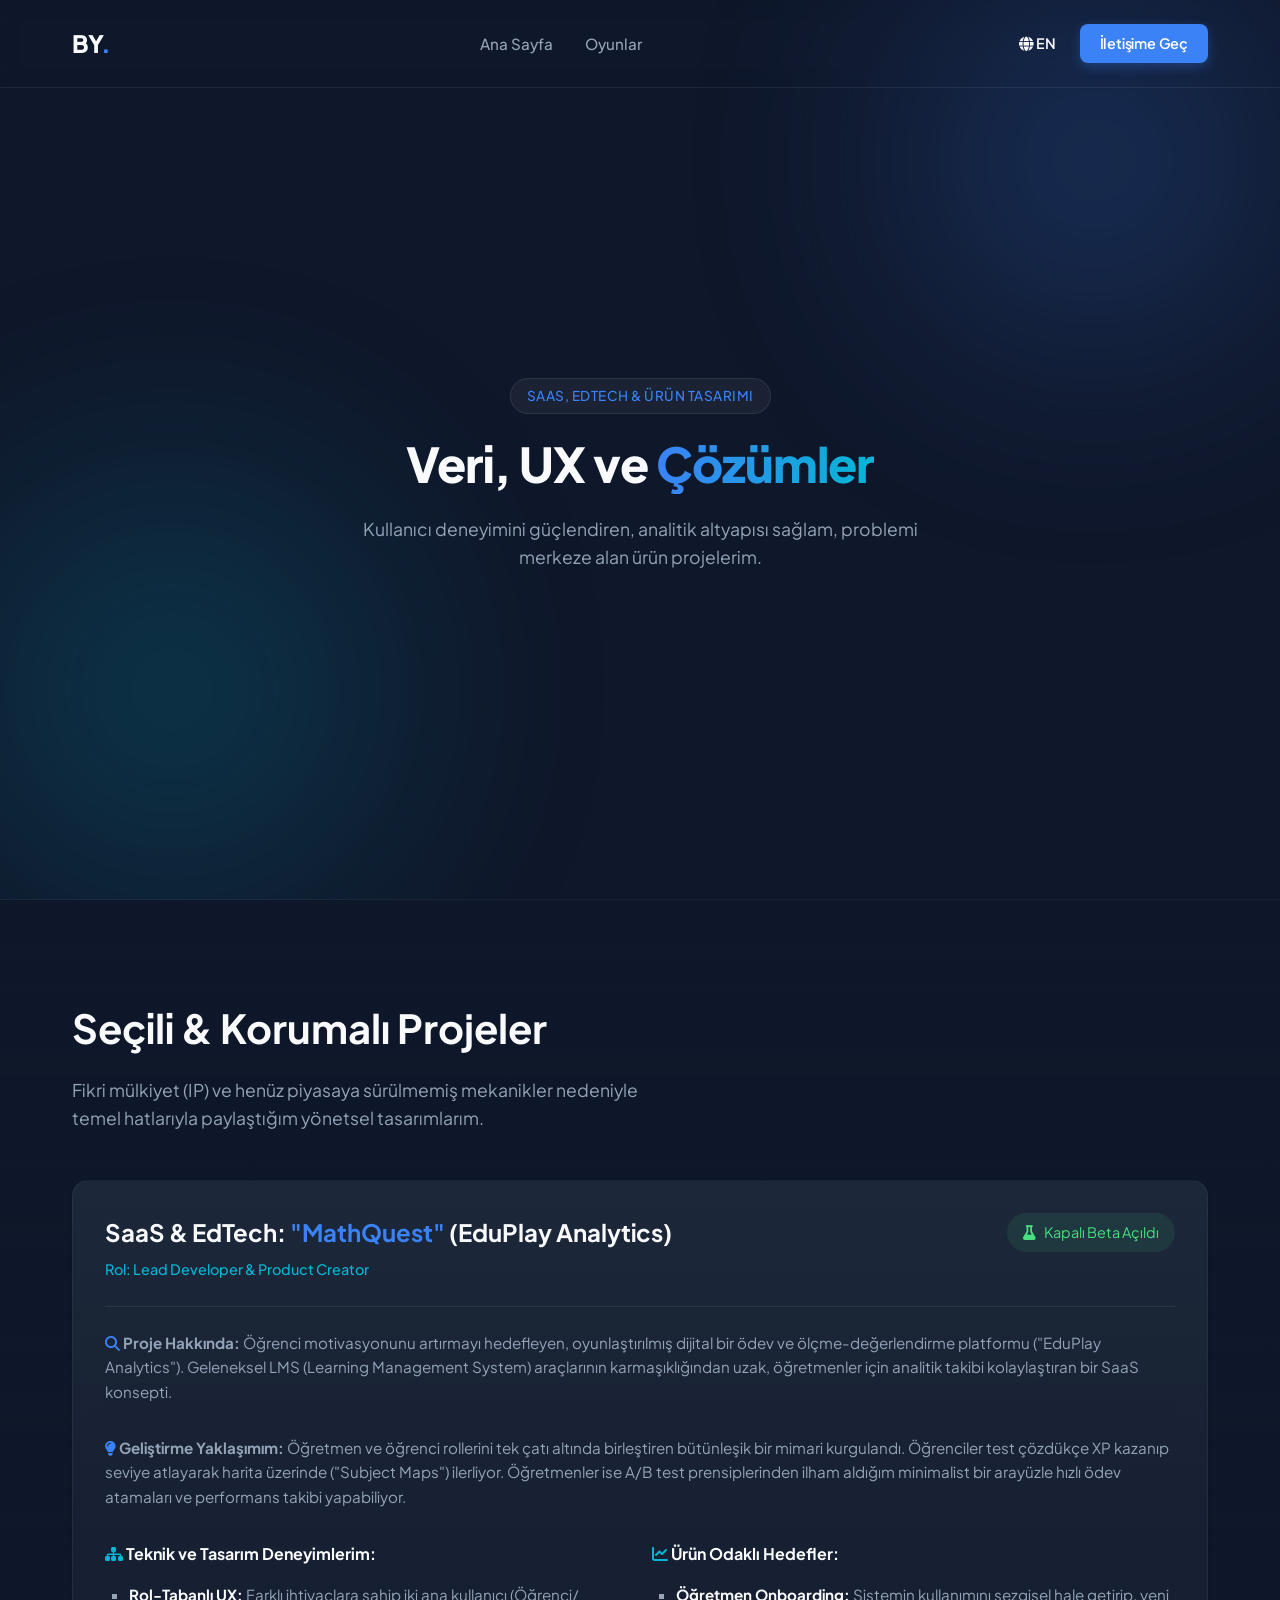
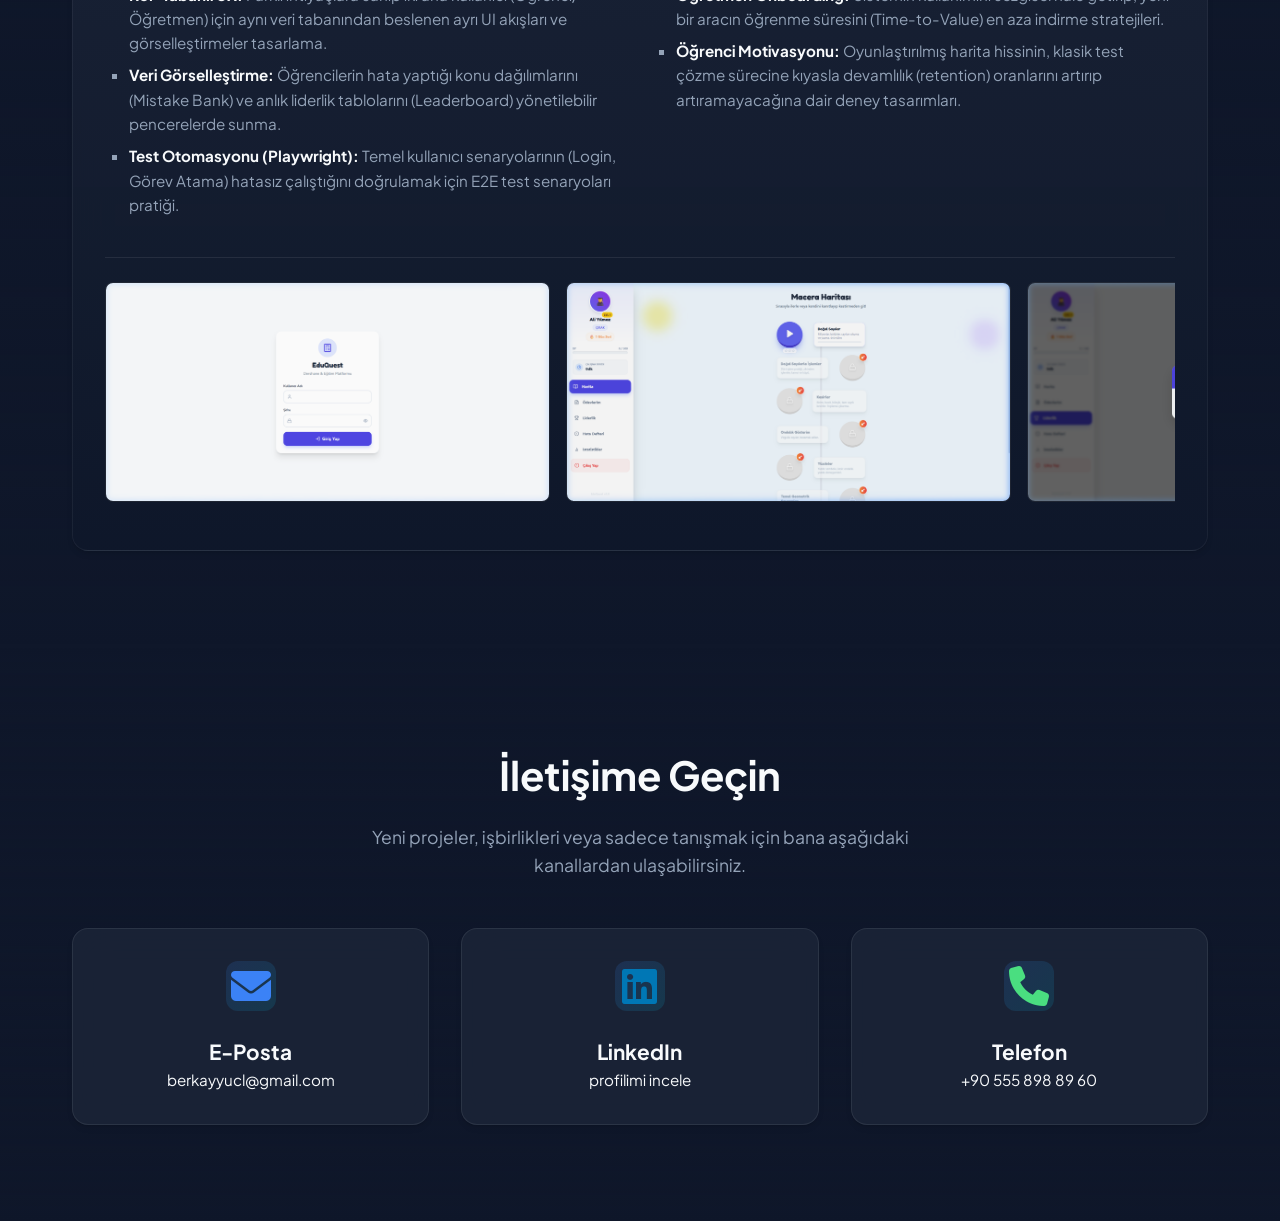
==== apps.html @ 05e03cc8 "Portfolyo klasörü eklendi" ====
<!DOCTYPE html>
<html lang="tr">

<head>
    <meta charset="UTF-8">
    <meta name="viewport" content="width=device-width, initial-scale=1.0">
    <title>Portfolyo | Product Manager & Game Designer</title>
    <link rel="preconnect" href="https://fonts.googleapis.com">
    <link rel="preconnect" href="https://fonts.gstatic.com" crossorigin>
    <link
        href="https://fonts.googleapis.com/css2?family=Outfit:wght@300;400;500;700;900&family=Inter:wght@400;500;600&display=swap"
        rel="stylesheet">
    <link rel="stylesheet" href="styles.css">
    <link rel="stylesheet" href="apps-theme.css">
    <!-- FontAwesome for Icons -->
    <link rel="stylesheet" href="https://cdnjs.cloudflare.com/ajax/libs/font-awesome/6.4.0/css/all.min.css">
</head>

<body>

    <div class="background-effects">
        <div class="glow glow-1"></div>
        <div class="glow glow-2"></div>
    </div>

    <nav class="navbar">
        <div class="nav-container">
            <div class="logo">
                <span class="logo-text">BY<span class="highlight">.</span></span>
            </div>
            <ul class="nav-links">
                <li><a href="index.html" data-i18n="apps_nav_home">Ana Sayfa</a></li>
                <li><a href="games.html" data-i18n="apps_nav_games">Oyunlar</a></li>
            </ul>
            <div style="display: flex; gap: 1rem; align-items: center;">
                <a href="#" id="lang-toggle"
                    style="color: var(--text-primary); text-decoration: none; font-weight: 600; font-size: 0.9rem; padding: 0.5rem; transition: color 0.3s;"><i
                        class="fa-solid fa-globe"></i> EN</a>
                <a href="#iletisim-bolumu" class="btn btn-primary btn-small" data-i18n="nav_contact">İletişime Geç</a>
            </div>
        </div>
    </nav>

    <header class="hero"
        style="padding: 100px 0 50px 0; text-align: center; border-bottom: 1px solid rgba(255,255,255,0.05);">
        <div class="container hero-content" style="max-width: 800px; margin: 0 auto; padding-top: 2rem;">
            <div class="badge" style="margin: 0 auto 1.5rem auto;" data-i18n="apps_hero_badge">SaaS, EdTech & Ürün
                Tasarımı</div>
            <h1 class="hero-title" style="font-size: 3rem;" data-i18n="apps_hero_title_1">Veri, UX ve <span
                    class="highlight-gradient">Çözümler</span>
            </h1>
            <p class="hero-subtitle" style="font-size: 1.1rem; max-width: 600px; margin: 0 auto 2rem auto;"
                data-i18n="apps_hero_subtitle">Kullanıcı
                deneyimini güçlendiren, analitik altyapısı sağlam, problemi merkeze alan ürün projelerim.</p>
        </div>
    </header>
    <section id="gizli-projeler" class="section dark-section">
        <div class="container">
            <h2 class="section-title" data-i18n="apps_section_title">Seçili & Korumalı Projeler</h2>
            <p class="section-desc" data-i18n="apps_section_desc">Fikri mülkiyet (IP) ve henüz piyasaya sürülmemiş
                mekanikler nedeniyle temel
                hatlarıyla paylaştığım yönetsel tasarımlarım.</p>

            <div class="glass-card protected-card">
                <div class="protected-header">
                    <div class="project-info">
                        <h3>SaaS & EdTech: <span class="highlight">"MathQuest"</span> (EduPlay Analytics)</h3>
                        <span class="role" data-i18n="mq_role">Rol: Lead Developer & Product Creator</span>
                    </div>
                    <div class="lock-icon"
                        style="color: #4ade80; border-color: rgba(74, 222, 128, 0.2); background: rgba(74, 222, 128, 0.1);">
                        <i class="fa-solid fa-flask"></i>
                        <span data-i18n="mq_badge">Kapalı Beta Açıldı</span>
                    </div>
                </div>
                <div class="protected-body">
                    <p><strong data-i18n="mq_summary_title"><i class="fa-solid fa-magnifying-glass"
                                style="color:var(--accent-primary);"></i> Proje
                            Hakkında:</strong><span data-i18n="mq_summary"> Öğrenci motivasyonunu artırmayı hedefleyen,
                            oyunlaştırılmış dijital bir
                            ödev ve ölçme-değerlendirme platformu ("EduPlay Analytics"). Geleneksel LMS (Learning
                            Management System) araçlarının karmaşıklığından uzak, öğretmenler için analitik takibi
                            kolaylaştıran
                            bir SaaS konsepti.</span></p>

                    <p class="mt-4"><strong data-i18n="mq_dev_title"><i class="fa-solid fa-lightbulb"
                                style="color:var(--accent-primary);"></i>
                            Geliştirme Yaklaşımım:</strong><span data-i18n="mq_dev"> Öğretmen ve öğrenci rollerini tek
                            çatı altında birleştiren
                            bütünleşik bir mimari kurgulandı. Öğrenciler test çözdükçe XP kazanıp seviye atlayarak
                            harita
                            üzerinde ("Subject Maps") ilerliyor. Öğretmenler ise A/B test prensiplerinden
                            ilham aldığım minimalist bir arayüzle hızlı ödev atamaları ve performans takibi
                            yapabiliyor.</span></p>

                    <div class="grid grid-2 mt-4" style="gap: 1.5rem; align-items: start;">
                        <div>
                            <strong data-i18n="mq_tech_title"><i class="fa-solid fa-sitemap"
                                    style="color:var(--accent-secondary);"></i> Teknik ve
                                Tasarım Deneyimlerim:</strong>
                            <ul class="stats-list">
                                <li data-i18n="mq_t1"><strong>Rol-Tabanlı UX:</strong> Farklı ihtiyaçlara sahip iki ana
                                    kullanıcı
                                    (Öğrenci/Öğretmen) için aynı veri tabanından beslenen ayrı UI akışları ve
                                    görselleştirmeler tasarlama.</li>
                                <li data-i18n="mq_t2"><strong>Veri Görselleştirme:</strong> Öğrencilerin hata yaptığı
                                    konu dağılımlarını
                                    (Mistake Bank) ve anlık liderlik tablolarını (Leaderboard) yönetilebilir
                                    pencerelerde sunma.</li>
                                <li data-i18n="mq_t3"><strong>Test Otomasyonu (Playwright):</strong> Temel kullanıcı
                                    senaryolarının
                                    (Login,
                                    Görev Atama) hatasız çalıştığını doğrulamak için E2E test senaryoları pratiği.</li>
                            </ul>
                        </div>
                        <div>
                            <strong data-i18n="mq_goals_title"><i class="fa-solid fa-chart-line"
                                    style="color:var(--accent-secondary);"></i> Ürün
                                Odaklı Hedefler:</strong>
                            <ul class="stats-list">
                                <li data-i18n="mq_g1"><strong>Öğretmen Onboarding:</strong> Sistemin kullanımını
                                    sezgisel hale getirip,
                                    yeni bir aracın öğrenme süresini (Time-to-Value) en aza indirme stratejileri.</li>
                                <li data-i18n="mq_g2"><strong>Öğrenci Motivasyonu:</strong> Oyunlaştırılmış harita
                                    hissinin, klasik test
                                    çözme sürecine kıyasla devamlılık (retention) oranlarını artırıp artıramayacağına
                                    dair deney tasarımları.</li>
                            </ul>
                        </div>
                    </div>

                    <div class="project-gallery mt-4">
                        <img src="assets/login_screen_1772501841439.png" alt="EduQuest Login" class="gallery-img">
                        <img src="assets/student_adventure_map_1772502242919.png" alt="EduQuest Macera Haritası"
                            class="gallery-img">
                        <img src="assets/student_leaderboard_1772502250462.png" alt="EduQuest Liderlik Tablosu"
                            class="gallery-img">
                        <img src="assets/student_assignments_1772502246847.png" alt="EduQuest Öğrenci Paneli"
                            class="gallery-img">
                        <img src="assets/student_mistake_bank_1772502380598.png" alt="EduQuest Hata Defteri"
                            class="gallery-img">
                    </div>
                </div>
            </div>


    </section>

    <!-- Lightbox Modal -->
    <div id="lightbox" class="lightbox">
        <span class="lightbox-close">&times;</span>
        <button class="lightbox-prev"><i class="fa-solid fa-chevron-left"></i></button>
        <img class="lightbox-content" id="lightbox-img">
        <button class="lightbox-next"><i class="fa-solid fa-chevron-right"></i></button>
    </div>

    <section id="iletisim-bolumu" class="section dark-section">
        <div class="container" style="text-align: center;">
            <h2 class="section-title" data-i18n="contact_title">İletişime Geçin</h2>
            <p class="section-desc" style="margin: 0 auto; text-align: center;" data-i18n="contact_desc">Yeni projeler,
                işbirlikleri veya sadece
                tanışmak için bana aşağıdaki kanallardan
                ulaşabilirsiniz.</p>

            <div class="grid grid-3" style="margin-top: 3rem;">
                <a href="mailto:berkayyucl@gmail.com" class="glass-card"
                    style="display: flex; flex-direction: column; justify-content: center; align-items: center; text-decoration: none; color: inherit;">
                    <div class="card-icon" style="font-size: 2.5rem; color: var(--accent-primary);"><i
                            class="fa-solid fa-envelope"></i></div>
                    <h3 style="margin-top: 1rem;">E-Posta</h3>
                    <p style="color: var(--text-secondary);">berkayyucl@gmail.com</p>
                </a>
                <a href="https://www.linkedin.com/in/berkay-yücel/" target="_blank" rel="noopener noreferrer"
                    class="glass-card"
                    style="display: flex; flex-direction: column; justify-content: center; align-items: center; text-decoration: none; color: inherit;">
                    <div class="card-icon" style="font-size: 2.5rem; color: #0077b5;"><i
                            class="fa-brands fa-linkedin"></i></div>
                    <h3 style="margin-top: 1rem;">LinkedIn</h3>
                    <p style="color: var(--text-secondary);">profilimi incele</p>
                </a>
                <a href="tel:+905558988960" class="glass-card"
                    style="display: flex; flex-direction: column; justify-content: center; align-items: center; text-decoration: none; color: inherit;">
                    <div class="card-icon" style="font-size: 2.5rem; color: #4ade80;"><i class="fa-solid fa-phone"></i>
                    </div>
                    <h3 style="margin-top: 1rem;">Telefon</h3>
                    <p style="color: var(--text-secondary);">+90 555 898 89 60</p>
                </a>
            </div>
        </div>
    </section>

    <script src="lang.js"></script>
    <script src="script.js"></script>
</body>

</html>
---- styles.css ----
/* =============================
   VARIABLES & RESET
============================= */
:root {
    --bg-dark: #0a0a0f;
    --bg-card: rgba(20, 20, 30, 0.4);
    --border-glass: rgba(255, 255, 255, 0.08);
    --text-main: #f3f4f6;
    --text-muted: #9ca3af;
    --accent-primary: #38bdf8;
    --accent-secondary: #818cf8;
    --gradient-glow: linear-gradient(135deg, rgba(56, 189, 248, 0.15), rgba(129, 140, 248, 0.15));
    --font-heading: 'Outfit', sans-serif;
    --font-body: 'Inter', sans-serif;
}

* {
    margin: 0;
    padding: 0;
    box-sizing: border-box;
}

html {
    scroll-behavior: smooth;
}

body {
    background-color: var(--bg-dark);
    color: var(--text-main);
    font-family: var(--font-body);
    line-height: 1.6;
    overflow-x: hidden;
    position: relative;
}

a {
    text-decoration: none;
    color: inherit;
}

ul {
    list-style: none;
}

.container {
    max-width: 1200px;
    margin: 0 auto;
    padding: 0 2rem;
}

/* =============================
   BACKGROUND EFFECTS (Dark Premium)
============================= */
.background-effects {
    position: fixed;
    top: 0;
    left: 0;
    width: 100vw;
    height: 100vh;
    z-index: -1;
    overflow: hidden;
    pointer-events: none;
}

.glow {
    position: absolute;
    border-radius: 50%;
    filter: blur(120px);
    opacity: 0.5;
}

.glow-1 {
    top: -10%;
    right: -5%;
    width: 500px;
    height: 500px;
    background: radial-gradient(circle, #38bdf8 0%, transparent 70%);
}

.glow-2 {
    bottom: -10%;
    left: -10%;
    width: 600px;
    height: 600px;
    background: radial-gradient(circle, #818cf8 0%, transparent 70%);
}

/* =============================
   NAVBAR
============================= */
.navbar {
    position: fixed;
    top: 0;
    width: 100%;
    padding: 1.5rem 0;
    z-index: 100;
    backdrop-filter: blur(10px);
    border-bottom: 1px solid var(--border-glass);
    transition: all 0.3s ease;
}

.nav-container {
    max-width: 1200px;
    margin: 0 auto;
    padding: 0 2rem;
    display: flex;
    justify-content: space-between;
    align-items: center;
}

.logo-text {
    font-family: var(--font-heading);
    font-size: 1.5rem;
    font-weight: 800;
    letter-spacing: -0.5px;
}

.highlight {
    color: var(--accent-primary);
}

.nav-links {
    display: flex;
    gap: 2rem;
}

.nav-links a {
    font-size: 0.95rem;
    font-weight: 500;
    color: var(--text-muted);
    transition: color 0.3s ease;
}

.nav-links a:hover {
    color: var(--text-main);
}

/* =============================
   BUTTONS
============================= */
.btn {
    display: inline-flex;
    align-items: center;
    gap: 0.5rem;
    padding: 0.75rem 1.5rem;
    border-radius: 8px;
    font-weight: 600;
    font-family: var(--font-body);
    cursor: pointer;
    transition: all 0.3s ease;
    border: none;
}

.btn-small {
    padding: 0.5rem 1.25rem;
    font-size: 0.9rem;
}

.btn-primary {
    background: linear-gradient(135deg, var(--accent-primary), var(--accent-secondary));
    color: #fff;
    box-shadow: 0 4px 15px rgba(56, 189, 248, 0.3);
}

.btn-primary:hover {
    box-shadow: 0 6px 20px rgba(56, 189, 248, 0.5);
    transform: translateY(-2px);
}

.btn-secondary {
    background: rgba(255, 255, 255, 0.05);
    color: var(--text-main);
    border: 1px solid var(--border-glass);
    backdrop-filter: blur(5px);
}

.btn-secondary:hover {
    background: rgba(255, 255, 255, 0.1);
}

.btn-outline {
    background: transparent;
    color: var(--accent-primary);
    border: 1px solid var(--accent-primary);
}

.btn-outline:hover {
    background: rgba(56, 189, 248, 0.1);
}

/* =============================
   HERO SECTION
============================= */
.hero {
    min-height: 100vh;
    display: flex;
    align-items: center;
    padding-top: 80px;
}

.hero-content {
    max-width: 800px;
}

.badge {
    display: inline-block;
    padding: 0.4rem 1rem;
    background: rgba(255, 255, 255, 0.05);
    border: 1px solid var(--border-glass);
    border-radius: 20px;
    font-size: 0.85rem;
    font-weight: 500;
    color: var(--accent-primary);
    margin-bottom: 1.5rem;
    letter-spacing: 0.5px;
    text-transform: uppercase;
}

.hero-title {
    font-family: var(--font-heading);
    font-size: 4.5rem;
    font-weight: 900;
    line-height: 1.1;
    margin-bottom: 1.5rem;
    letter-spacing: -1px;
}

.highlight-gradient {
    background: linear-gradient(to right, var(--accent-primary), var(--accent-secondary));
    -webkit-background-clip: text;
    background-clip: text;
    -webkit-text-fill-color: transparent;
}

.hero-subtitle {
    font-size: 1.25rem;
    color: var(--text-muted);
    margin-bottom: 2.5rem;
    max-width: 650px;
}

.hero-actions {
    display: flex;
    gap: 1rem;
}

/* =============================
   SHARED SECTION STYLES
============================= */
.section {
    padding: 6rem 0;
}

.section-title {
    font-family: var(--font-heading);
    font-size: 2.5rem;
    margin-bottom: 1rem;
    font-weight: 700;
}

.section-desc {
    color: var(--text-muted);
    font-size: 1.1rem;
    max-width: 600px;
    margin-bottom: 3rem;
}

.grid {
    display: grid;
    gap: 2rem;
}

.grid-3 {
    grid-template-columns: repeat(3, 1fr);
}

.grid-2 {
    grid-template-columns: repeat(2, 1fr);
}

.mt-4 {
    margin-top: 2rem;
}

/* =============================
   GLASS CARDS (Methodology)
============================= */
.glass-card {
    background: var(--bg-card);
    backdrop-filter: blur(12px);
    border: 1px solid var(--border-glass);
    border-radius: 16px;
    padding: 2rem;
    transition: transform 0.3s ease, border-color 0.3s ease;
}

.glass-card:hover {
    transform: translateY(-5px);
    border-color: rgba(255, 255, 255, 0.15);
}

.flex-col {
    display: flex;
    flex-direction: column;
    gap: 1rem;
}

.card-icon {
    width: 50px;
    height: 50px;
    border-radius: 12px;
    background: var(--gradient-glow);
    display: flex;
    align-items: center;
    justify-content: center;
    font-size: 1.5rem;
    color: var(--accent-primary);
    margin-bottom: 0.5rem;
}

.glass-card h3 {
    font-family: var(--font-heading);
    font-size: 1.3rem;
}

.glass-card p {
    color: var(--text-muted);
    font-size: 0.95rem;
}

/* =============================
   CASE STUDIES
============================= */
.case-study-card {
    padding: 0;
    overflow: hidden;
    display: flex;
    flex-direction: column;
}

.card-image {
    height: 200px;
    width: 100%;
    position: relative;
    background-size: cover;
    background-position: center;
}

/* Subtle abstract backgrounds for cards since we are not using real images right now */
.bg-game {
    background: linear-gradient(135deg, #1e1b4b, #312e81);
}

.bg-saas {
    background: linear-gradient(135deg, #064e3b, #047857);
}

.tag {
    position: absolute;
    top: 1rem;
    left: 1rem;
    background: rgba(0, 0, 0, 0.6);
    backdrop-filter: blur(4px);
    padding: 0.4rem 0.8rem;
    border-radius: 6px;
    font-size: 0.8rem;
    font-weight: 600;
    border: 1px solid rgba(255, 255, 255, 0.1);
}

.card-content {
    padding: 2rem;
    flex: 1;
    display: flex;
    flex-direction: column;
}

.card-content h3 {
    margin-bottom: 1rem;
    font-size: 1.4rem;
    line-height: 1.3;
}

.card-content p {
    margin-bottom: 1.5rem;
    flex: 1;
}

.read-more {
    color: var(--accent-primary);
    font-weight: 600;
    display: inline-flex;
    align-items: center;
    gap: 0.5rem;
    transition: gap 0.3s ease;
}

.read-more:hover {
    gap: 0.8rem;
}

/* =============================
   PROTECTED PROJECTS (Teaser)
============================= */
.dark-section {
    position: relative;
}

.dark-section::before {
    content: '';
    position: absolute;
    top: 0;
    left: 0;
    width: 100%;
    height: 100%;
    background: linear-gradient(to bottom, transparent, rgba(15, 23, 42, 0.5), transparent);
    z-index: -1;
}

.protected-card {
    border: 1px dashed var(--border-glass);
    background: rgba(10, 10, 15, 0.6);
}

.protected-header {
    display: flex;
    justify-content: space-between;
    align-items: flex-start;
    border-bottom: 1px solid var(--border-glass);
    padding-bottom: 1.5rem;
    margin-bottom: 1.5rem;
}

.project-info h3 {
    font-size: 1.5rem;
    margin-bottom: 0.3rem;
}

.role {
    color: var(--accent-secondary);
    font-size: 0.9rem;
    font-weight: 500;
}

.lock-icon {
    display: flex;
    align-items: center;
    gap: 0.5rem;
    background: rgba(255, 255, 255, 0.05);
    padding: 0.5rem 1rem;
    border-radius: 20px;
    color: var(--text-muted);
    font-size: 0.9rem;
}

.stats-list {
    margin-top: 1rem;
    margin-left: 1.5rem;
    list-style-type: square;
}

.stats-list li {
    color: var(--text-muted);
    font-size: 0.95rem;
    margin-bottom: 0.5rem;
}

.stats-list strong {
    color: var(--text-main);
}

.protected-footer {
    margin-top: 1.5rem;
    padding-top: 1.5rem;
    border-top: 1px solid var(--border-glass);
}

/* =============================
   PROJECT GALLERY
============================= */
.project-gallery {
    display: flex;
    gap: 1rem;
    overflow-x: auto;
    padding-bottom: 1rem;
    margin-top: 2rem;
    border-top: 1px solid var(--border-glass);
    padding-top: 1.5rem;
}

.project-gallery::-webkit-scrollbar {
    height: 8px;
}

.project-gallery::-webkit-scrollbar-track {
    background: rgba(255, 255, 255, 0.05);
    border-radius: 4px;
}

.project-gallery::-webkit-scrollbar-thumb {
    background: var(--accent-primary);
    border-radius: 4px;
}

.gallery-img {
    height: 220px;
    border-radius: 8px;
    border: 1px solid var(--border-glass);
    transition: transform 0.3s ease, border-color 0.3s ease;
    cursor: pointer;
    object-fit: contain;
    background: rgba(0, 0, 0, 0.2);
}

.gallery-img:hover {
    transform: scale(1.03);
    border-color: var(--accent-primary);
}

/* =============================
   FOOTER
============================= */
footer {
    border-top: 1px solid var(--border-glass);
    padding: 3rem 0;
    margin-top: 4rem;
}

.footer-content {
    display: flex;
    justify-content: space-between;
    align-items: center;
}

.footer-left h2 {
    font-family: var(--font-heading);
    font-weight: 800;
    margin-bottom: 0.2rem;
}

.footer-left p {
    color: var(--text-muted);
    font-size: 0.9rem;
}

.footer-right a {
    font-size: 1.5rem;
    color: var(--text-muted);
    margin-left: 1rem;
    transition: color 0.3s ease;
}

.footer-right a:hover {
    color: var(--accent-primary);
}

/* =============================
   LIGHTBOX MODAL
============================= */
.lightbox {
    display: none;
    position: fixed;
    z-index: 999;
    padding-top: 50px;
    left: 0;
    top: 0;
    width: 100%;
    height: 100%;
    overflow: auto;
    background-color: rgba(0, 0, 0, 0.9);
    backdrop-filter: blur(5px);
    opacity: 0;
    transition: opacity 0.3s ease;
}

.lightbox.active {
    display: block;
    opacity: 1;
}

.lightbox-content {
    margin: auto;
    display: block;
    max-width: 90%;
    max-height: 85vh;
    border-radius: 8px;
    box-shadow: 0 10px 30px rgba(0, 0, 0, 0.5);
    animation: zoomIn 0.3s ease forwards;
}

@keyframes zoomIn {
    from {
        transform: scale(0.8);
        opacity: 0;
    }

    to {
        transform: scale(1);
        opacity: 1;
    }
}

.lightbox-close {
    position: absolute;
    top: 20px;
    right: 35px;
    color: #f1f1f1;
    font-size: 40px;
    font-weight: bold;
    transition: 0.3s;
    cursor: pointer;
}

.lightbox-close:hover,
.lightbox-close:focus {
    color: var(--accent-primary);
    text-decoration: none;
    cursor: pointer;
}

.lightbox-prev,
.lightbox-next {
    position: absolute;
    top: 50%;
    transform: translateY(-50%);
    background: rgba(255, 255, 255, 0.1);
    color: white;
    border: none;
    width: 60px;
    height: 60px;
    display: flex;
    align-items: center;
    justify-content: center;
    cursor: pointer;
    font-size: 24px;
    border-radius: 50%;
    backdrop-filter: blur(5px);
    transition: background 0.3s ease, transform 0.3s ease;
    z-index: 1000;
}

.lightbox-prev:hover,
.lightbox-next:hover {
    background: var(--accent-primary);
    transform: translateY(-50%) scale(1.1);
}

.lightbox-prev {
    left: 40px;
}

.lightbox-next {
    right: 40px;
}

/* =============================
   RESPONSIVE DESIGN
============================= */
@media (max-width: 900px) {
    .grid-3 {
        grid-template-columns: repeat(2, 1fr);
    }

    .hero-title {
        font-size: 3.5rem;
    }
}

@media (max-width: 768px) {
    .nav-links {
        display: none;
        /* simple mobile fix for demo */
    }

    .grid-3,
    .grid-2 {
        grid-template-columns: 1fr;
    }

    .hero-title {
        font-size: 2.8rem;
    }

    .protected-header {
        flex-direction: column;
        gap: 1rem;
    }
}
---- apps-theme.css ----
/* =============================
   APPS THEME (Modern SaaS / Clean Flat Design)
============================= */

@import url('https://fonts.googleapis.com/css2?family=Plus+Jakarta+Sans:wght@400;500;600;700&display=swap');

:root {
    /* Deep slate/navy blue for a very professional, modern SaaS look */
    --bg-dark: #0f172a;

    /* Clean, flat card backgrounds */
    --bg-card: rgba(30, 41, 59, 0.7);

    /* Subtle, sharp borders */
    --border-glass: rgba(255, 255, 255, 0.08);

    /* High contrast crisp text */
    --text-main: #f8fafc;
    --text-muted: #94a3b8;

    /* Trustworthy SaaS Blues and Teals */
    --accent-primary: #3b82f6;
    /* Modern Blue */
    --accent-secondary: #06b6d4;
    /* Cyan/Teal */
    --gradient-glow: linear-gradient(135deg, rgba(59, 130, 246, 0.15), rgba(6, 182, 212, 0.15));

    /* Typography: Extremely legible, modern geometric sans-serif */
    --font-heading: 'Plus Jakarta Sans', sans-serif;
    --font-body: 'Plus Jakarta Sans', sans-serif;
}

body {
    background-color: var(--bg-dark);
}

/* Tech-focused glows */
.glow-1 {
    background: radial-gradient(circle, #3b82f6 0%, transparent 70%);
    opacity: 0.4;
}

.glow-2 {
    background: radial-gradient(circle, #06b6d4 0%, transparent 70%);
    opacity: 0.3;
}

/* Restyle cards to be more "App-like" */
.glass-card {
    border-radius: 16px;
    box-shadow: 0 4px 6px -1px rgba(0, 0, 0, 0.1), 0 2px 4px -1px rgba(0, 0, 0, 0.06);
    backdrop-filter: blur(20px);
}

.glass-card:hover {
    border-color: rgba(59, 130, 246, 0.4);
    box-shadow: 0 10px 25px -5px rgba(0, 0, 0, 0.3), 0 8px 10px -6px rgba(0, 0, 0, 0.1);
}

.protected-card {
    background: linear-gradient(180deg, rgba(30, 41, 59, 0.9) 0%, rgba(15, 23, 42, 0.95) 100%);
    border: 1px solid rgba(255, 255, 255, 0.05);
}

/* Modern flat buttons */
.btn {
    border-radius: 8px;
    font-weight: 600;
    letter-spacing: -0.2px;
}

.btn-primary {
    background: var(--accent-primary);
    box-shadow: 0 4px 12px rgba(59, 130, 246, 0.3);
}

.btn-primary:hover {
    background: #2563eb;
    box-shadow: 0 6px 16px rgba(59, 130, 246, 0.4);
}

/* Crisp scrollbar */
::-webkit-scrollbar {
    width: 6px;
}

::-webkit-scrollbar-track {
    background: #0f172a;
}

::-webkit-scrollbar-thumb {
    background: #334155;
    border-radius: 10px;
}

::-webkit-scrollbar-thumb:hover {
    background: #475569;
}
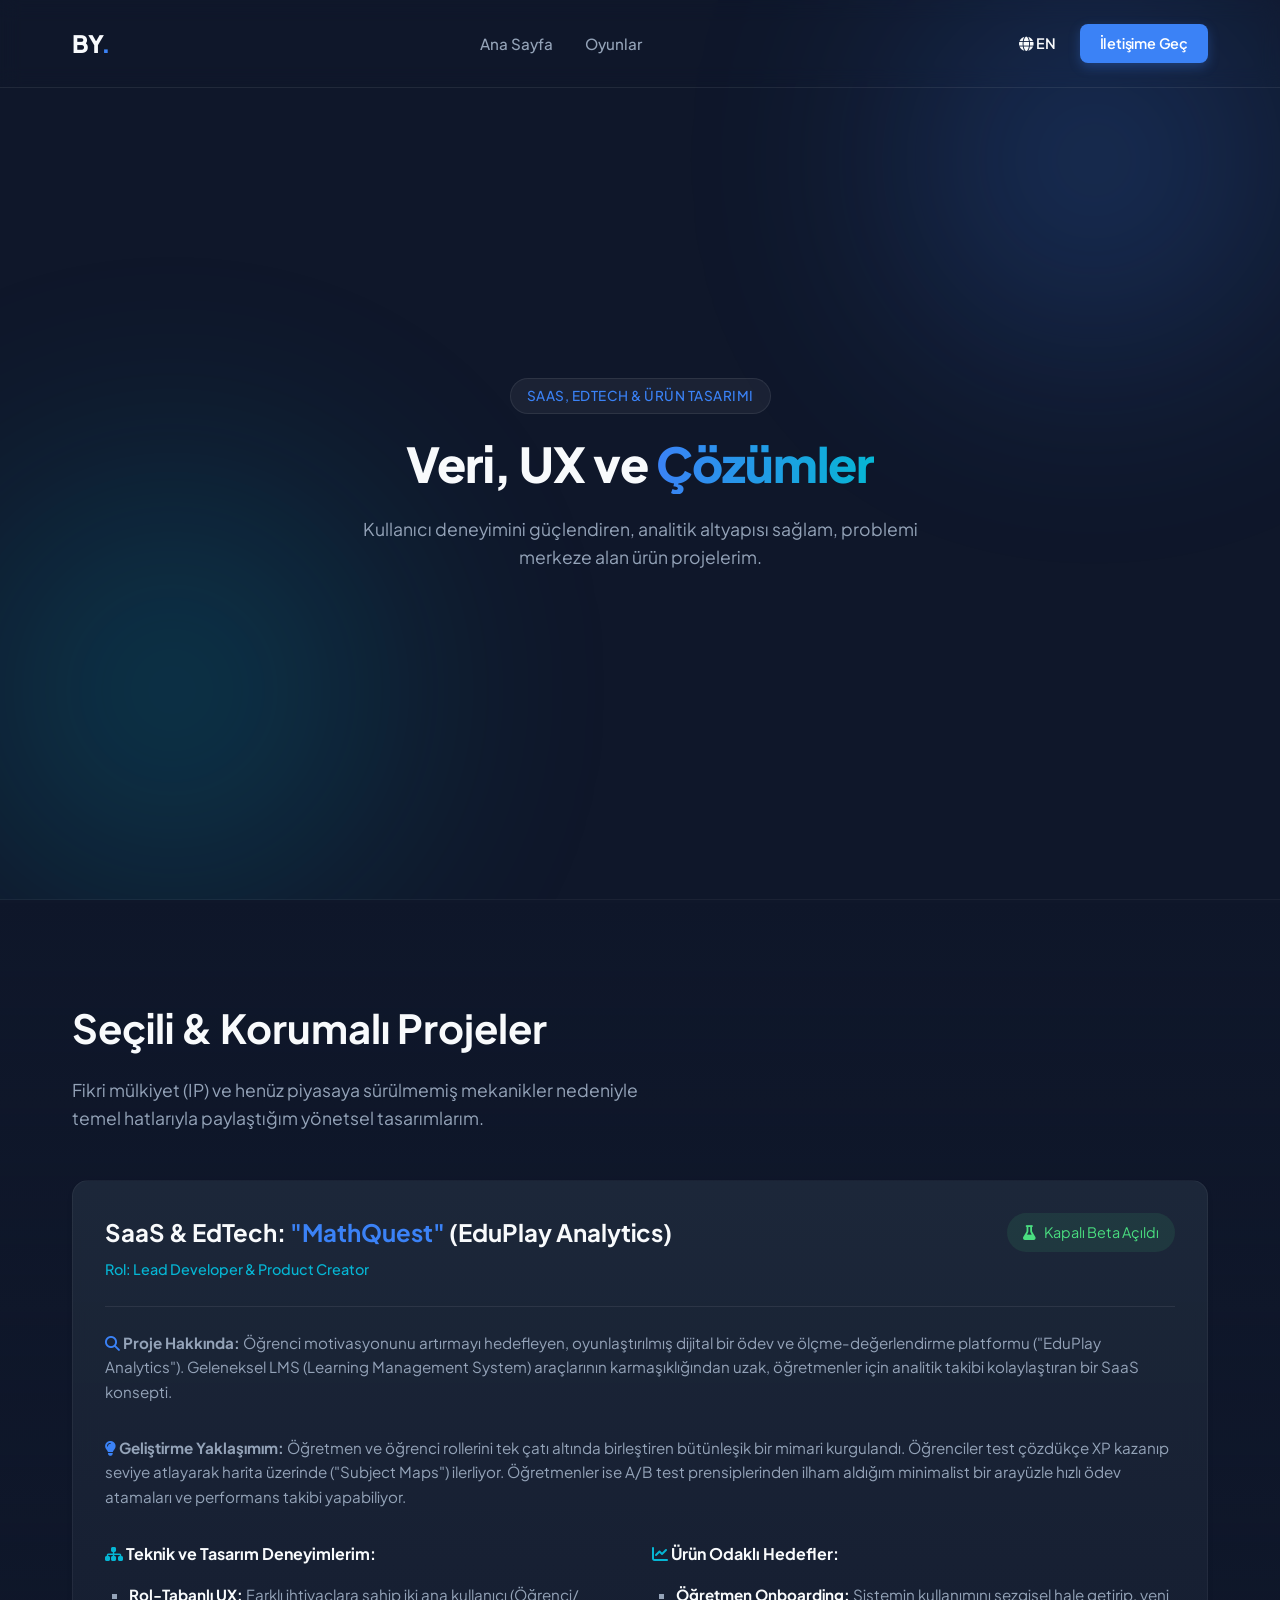
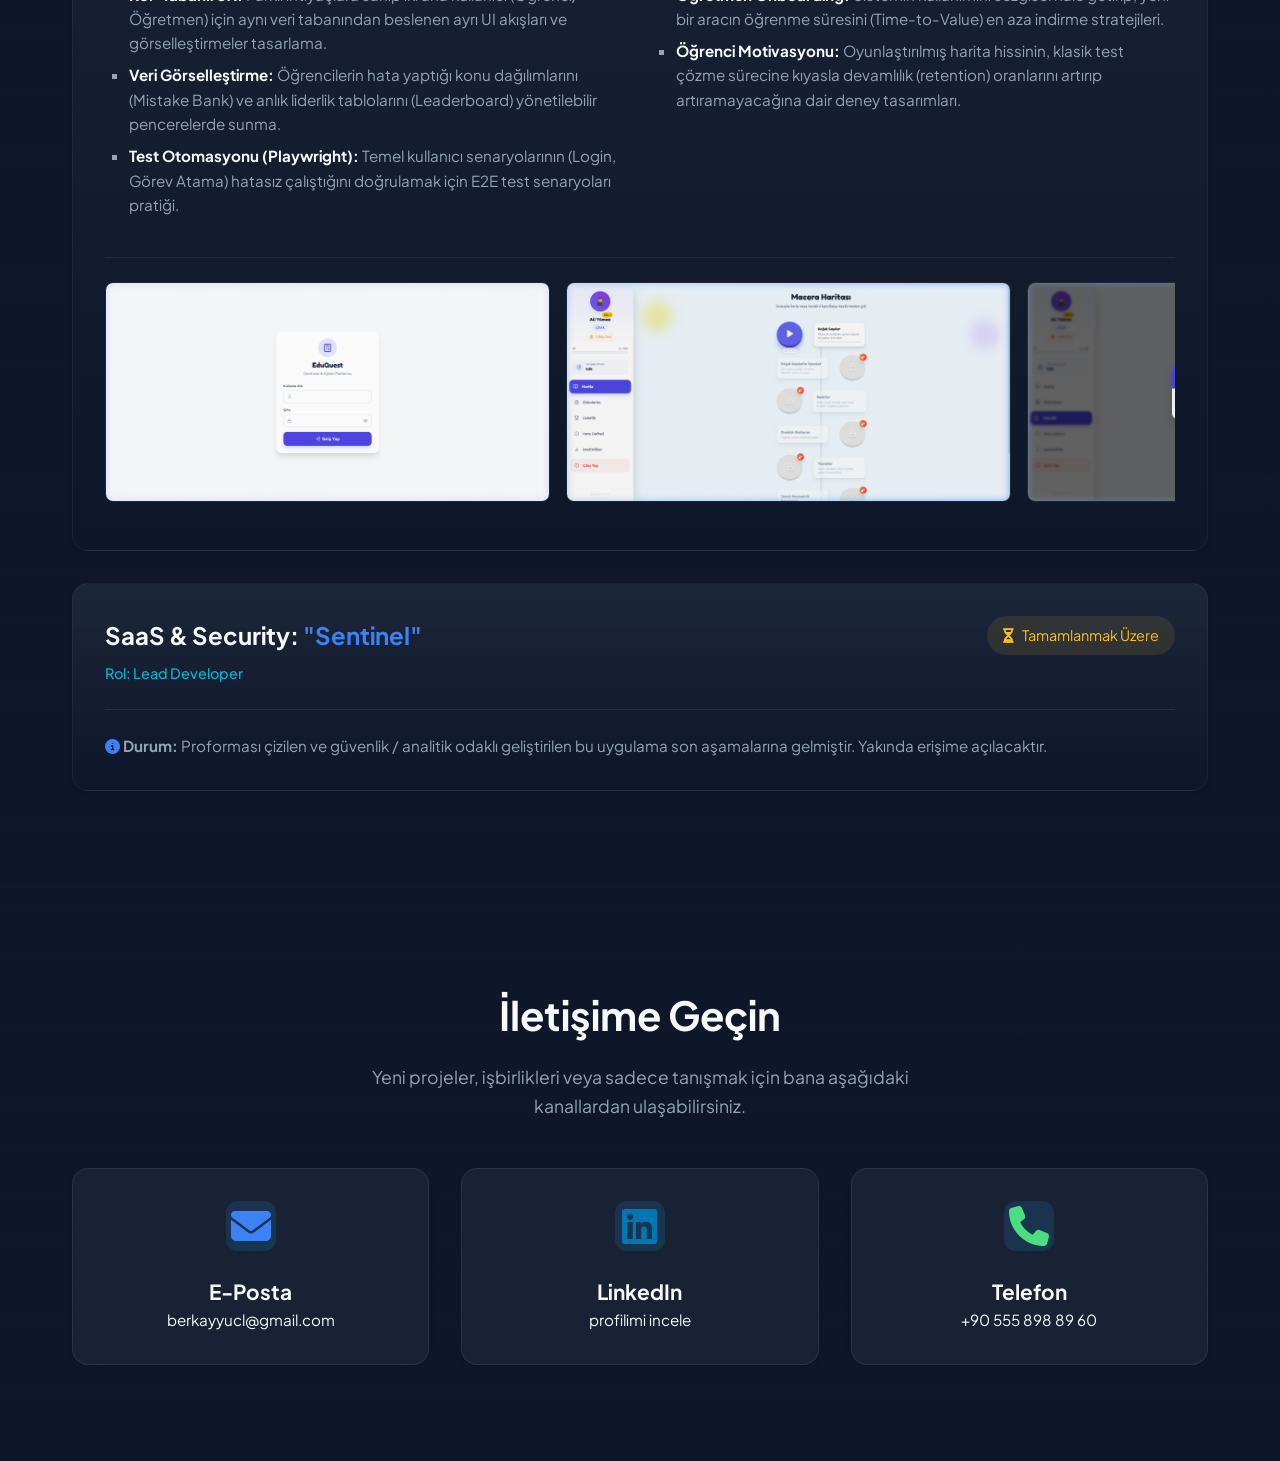
==== commit 03386467: "added sentinel project" ====
--- a/apps.html
+++ b/apps.html
@@ -143,6 +143,26 @@
                 </div>
             </div>
 
+            <div class="glass-card protected-card mt-4">
+                <div class="protected-header">
+                    <div class="project-info">
+                        <h3>SaaS & Security: <span class="highlight">"Sentinel"</span></h3>
+                        <span class="role" data-i18n="sen_role">Rol: Lead Developer</span>
+                    </div>
+                    <div class="lock-icon"
+                        style="color: #fbbf24; border-color: rgba(251, 191, 36, 0.2); background: rgba(251, 191, 36, 0.1);">
+                        <i class="fa-solid fa-hourglass-half"></i>
+                        <span data-i18n="sen_badge">Tamamlanmak Üzere</span>
+                    </div>
+                </div>
+                <div class="protected-body">
+                    <p><strong data-i18n="sen_summary_title"><i class="fa-solid fa-info-circle"
+                                style="color:var(--accent-primary);"></i> Durum:</strong><span data-i18n="sen_summary">
+                            Proforması çizilen ve güvenlik / analitik odaklı geliştirilen bu uygulama son aşamalarına
+                            gelmiştir. Yakında erişime açılacaktır.</span></p>
+                </div>
+            </div>
+
 
     </section>
 
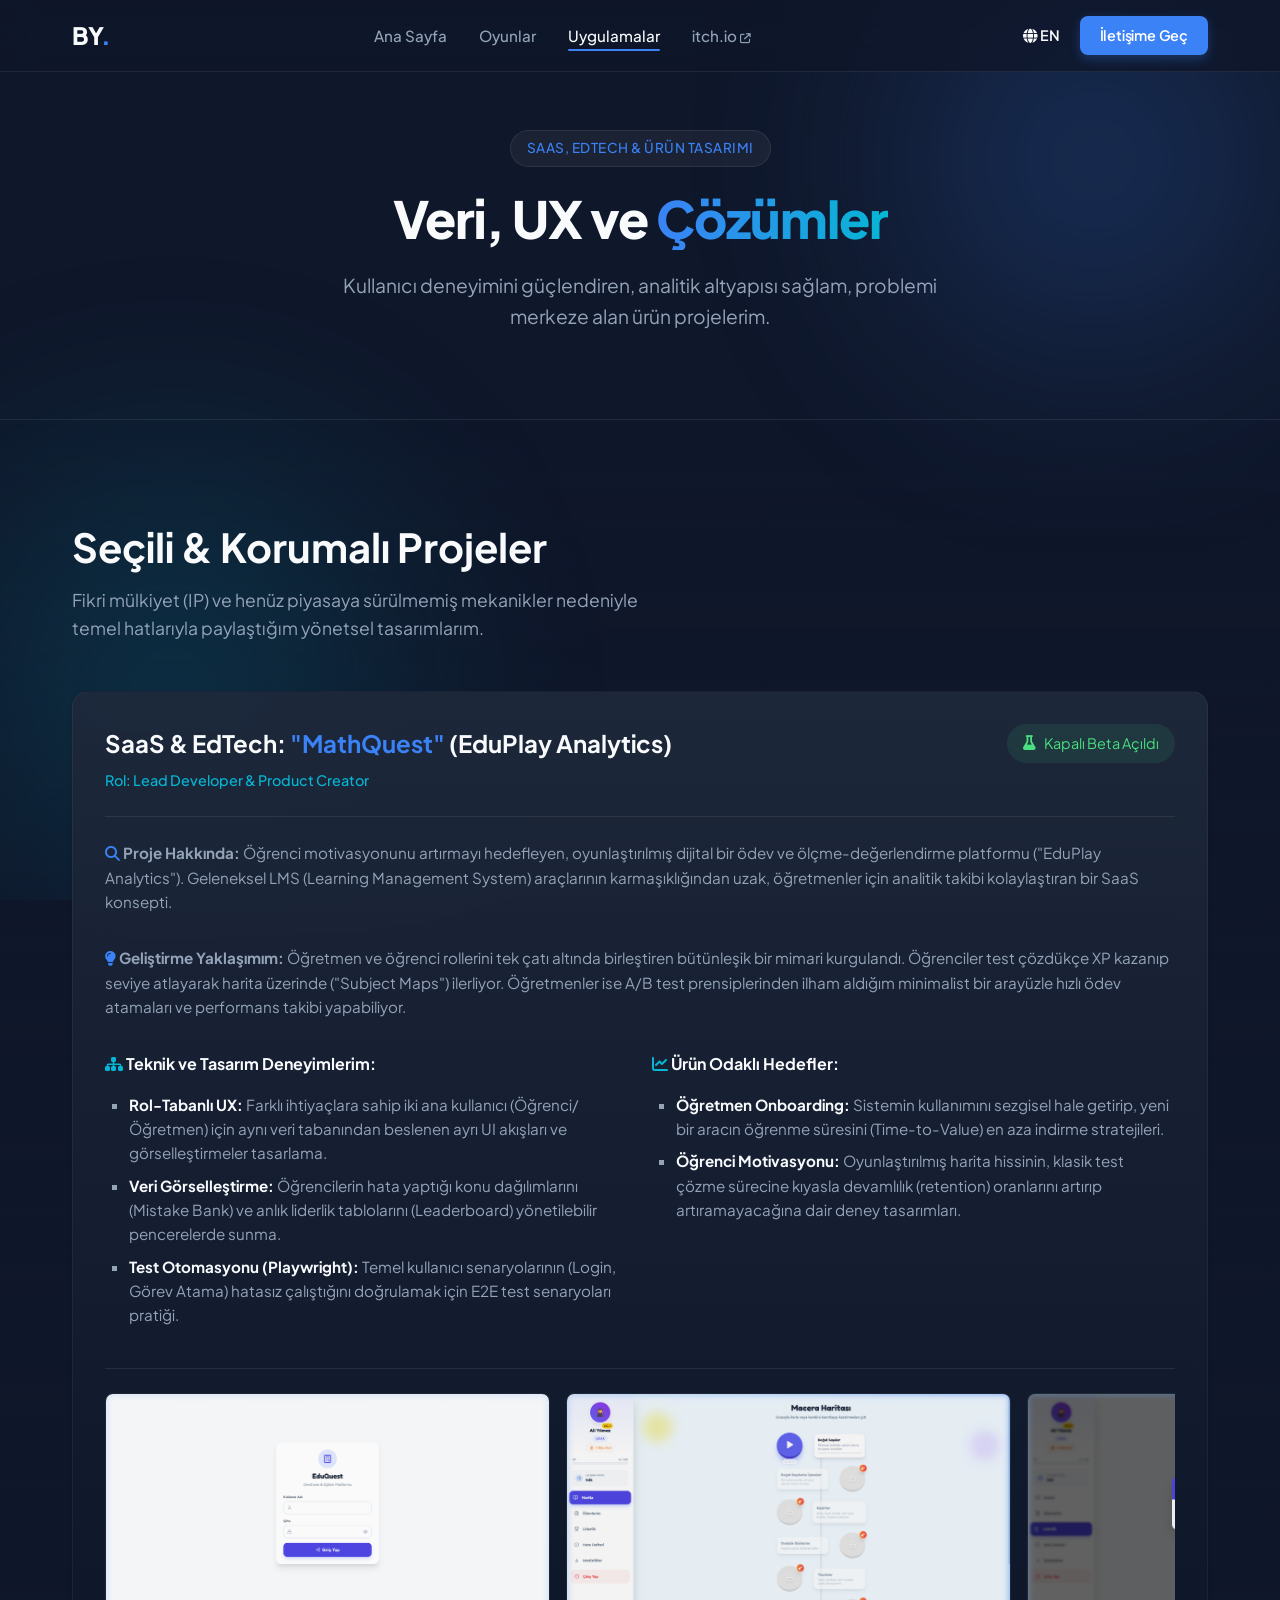
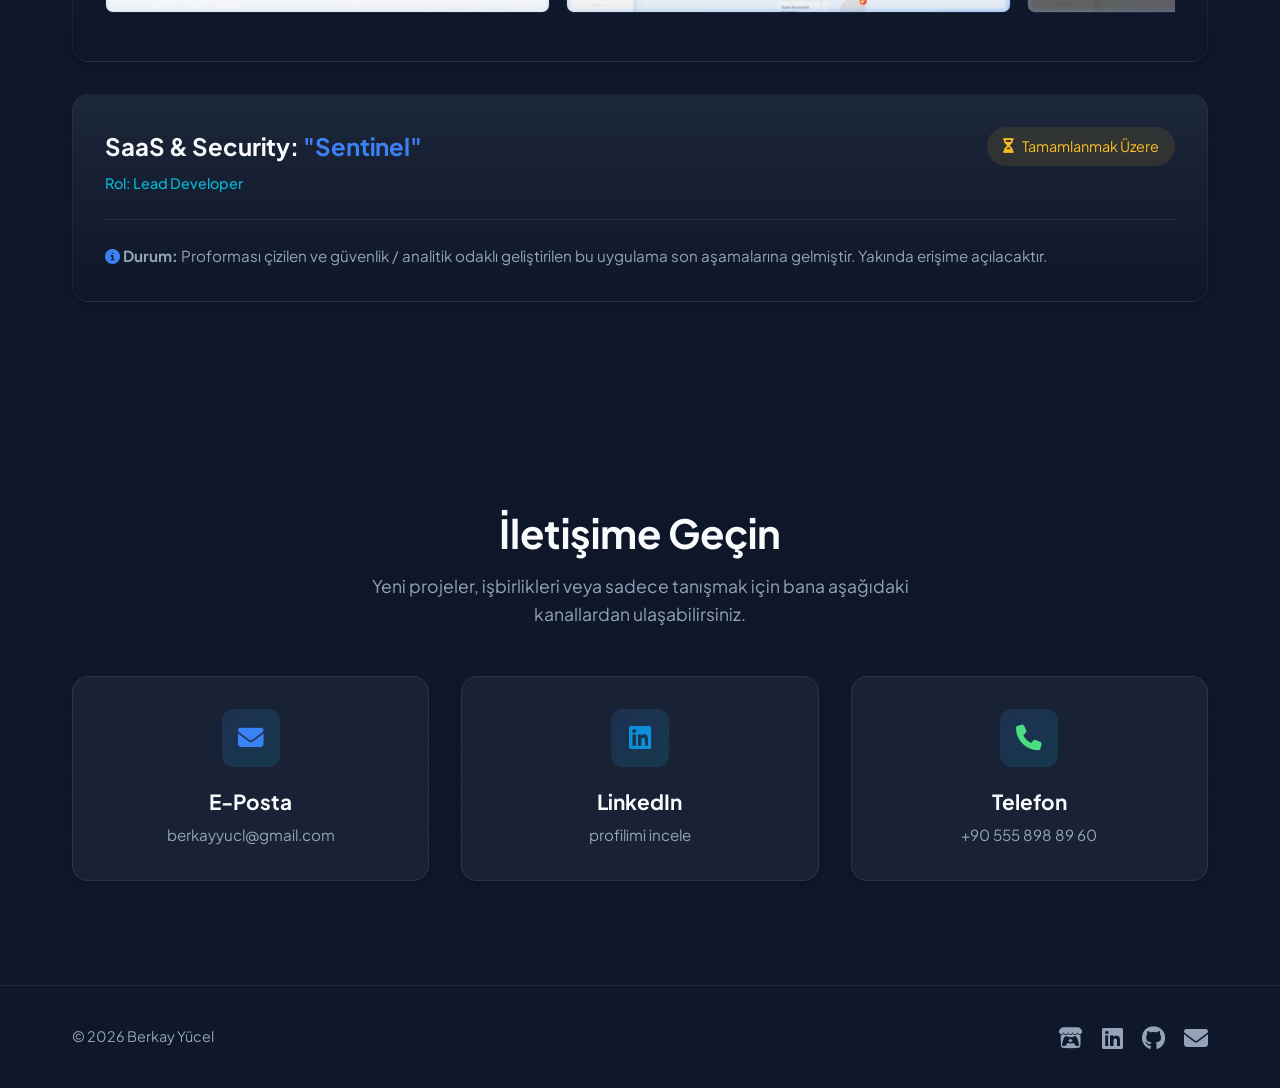
==== commit aa00505a: "Portfolyo tasarımını yenile - Ana sayfa: iki sütunlu hero (oyun kapakları + sayılar), görselli   por" ====
--- a/apps.html
+++ b/apps.html
@@ -25,31 +25,35 @@
 
     <nav class="navbar">
         <div class="nav-container">
-            <div class="logo">
+            <a href="index.html" class="logo">
                 <span class="logo-text">BY<span class="highlight">.</span></span>
-            </div>
-            <ul class="nav-links">
-                <li><a href="index.html" data-i18n="apps_nav_home">Ana Sayfa</a></li>
-                <li><a href="games.html" data-i18n="apps_nav_games">Oyunlar</a></li>
+            </a>
+            <ul class="nav-links" id="nav-links">
+                <li><a href="index.html" data-i18n="games_nav_home">Ana Sayfa</a></li>
+                <li><a href="games.html" data-i18n="nav_games">Oyunlar</a></li>
+                <li><a href="apps.html" data-i18n="nav_apps">Uygulamalar</a></li>
+                <li><a href="https://celkay.itch.io" target="_blank" rel="noopener noreferrer">itch.io <i
+                            class="fa-solid fa-arrow-up-right-from-square" style="font-size: 0.7em;"></i></a></li>
             </ul>
-            <div style="display: flex; gap: 1rem; align-items: center;">
+            <div class="nav-actions">
                 <a href="#" id="lang-toggle"
                     style="color: var(--text-primary); text-decoration: none; font-weight: 600; font-size: 0.9rem; padding: 0.5rem; transition: color 0.3s;"><i
                         class="fa-solid fa-globe"></i> EN</a>
                 <a href="#iletisim-bolumu" class="btn btn-primary btn-small" data-i18n="nav_contact">İletişime Geç</a>
+                <button class="nav-toggle" aria-label="Menü" aria-controls="nav-links" aria-expanded="false"><i
+                        class="fa-solid fa-bars"></i></button>
             </div>
         </div>
     </nav>
 
-    <header class="hero"
-        style="padding: 100px 0 50px 0; text-align: center; border-bottom: 1px solid rgba(255,255,255,0.05);">
-        <div class="container hero-content" style="max-width: 800px; margin: 0 auto; padding-top: 2rem;">
-            <div class="badge" style="margin: 0 auto 1.5rem auto;" data-i18n="apps_hero_badge">SaaS, EdTech & Ürün
+    <header class="page-hero">
+        <div class="container hero-content">
+            <div class="badge" data-i18n="apps_hero_badge">SaaS, EdTech & Ürün
                 Tasarımı</div>
-            <h1 class="hero-title" style="font-size: 3rem;" data-i18n="apps_hero_title_1">Veri, UX ve <span
+            <h1 class="hero-title" data-i18n="apps_hero_title_1">Veri, UX ve <span
                     class="highlight-gradient">Çözümler</span>
             </h1>
-            <p class="hero-subtitle" style="font-size: 1.1rem; max-width: 600px; margin: 0 auto 2rem auto;"
+            <p class="hero-subtitle"
                 data-i18n="apps_hero_subtitle">Kullanıcı
                 deneyimini güçlendiren, analitik altyapısı sağlam, problemi merkeze alan ürün projelerim.</p>
         </div>
@@ -177,37 +181,51 @@
     <section id="iletisim-bolumu" class="section dark-section">
         <div class="container" style="text-align: center;">
             <h2 class="section-title" data-i18n="contact_title">İletişime Geçin</h2>
-            <p class="section-desc" style="margin: 0 auto; text-align: center;" data-i18n="contact_desc">Yeni projeler,
+            <p class="section-desc" style="margin: 0 auto 3rem; text-align: center;" data-i18n="contact_desc">Yeni projeler,
                 işbirlikleri veya sadece
                 tanışmak için bana aşağıdaki kanallardan
                 ulaşabilirsiniz.</p>
 
-            <div class="grid grid-3" style="margin-top: 3rem;">
-                <a href="mailto:berkayyucl@gmail.com" class="glass-card"
-                    style="display: flex; flex-direction: column; justify-content: center; align-items: center; text-decoration: none; color: inherit;">
-                    <div class="card-icon" style="font-size: 2.5rem; color: var(--accent-primary);"><i
+            <div class="grid grid-3">
+                <a href="mailto:berkayyucl@gmail.com" class="glass-card contact-card">
+                    <div class="card-icon" ><i
                             class="fa-solid fa-envelope"></i></div>
-                    <h3 style="margin-top: 1rem;">E-Posta</h3>
-                    <p style="color: var(--text-secondary);">berkayyucl@gmail.com</p>
+                    <h3>E-Posta</h3>
+                    <p>berkayyucl@gmail.com</p>
                 </a>
                 <a href="https://www.linkedin.com/in/berkay-yücel/" target="_blank" rel="noopener noreferrer"
-                    class="glass-card"
-                    style="display: flex; flex-direction: column; justify-content: center; align-items: center; text-decoration: none; color: inherit;">
-                    <div class="card-icon" style="font-size: 2.5rem; color: #0077b5;"><i
+                    class="glass-card contact-card">
+                    <div class="card-icon" style="color: #0a8fd8;"><i
                             class="fa-brands fa-linkedin"></i></div>
-                    <h3 style="margin-top: 1rem;">LinkedIn</h3>
-                    <p style="color: var(--text-secondary);">profilimi incele</p>
+                    <h3>LinkedIn</h3>
+                    <p data-i18n="contact_linkedin">profilimi incele</p>
                 </a>
-                <a href="tel:+905558988960" class="glass-card"
-                    style="display: flex; flex-direction: column; justify-content: center; align-items: center; text-decoration: none; color: inherit;">
-                    <div class="card-icon" style="font-size: 2.5rem; color: #4ade80;"><i class="fa-solid fa-phone"></i>
-                    </div>
-                    <h3 style="margin-top: 1rem;">Telefon</h3>
-                    <p style="color: var(--text-secondary);">+90 555 898 89 60</p>
+                <a href="tel:+905558988960" class="glass-card contact-card">
+                    <div class="card-icon" style="color: #4ade80;"><i class="fa-solid fa-phone"></i>
+                    </div>
+                    <h3 data-i18n="contact_phone">Telefon</h3>
+                    <p>+90 555 898 89 60</p>
                 </a>
             </div>
         </div>
     </section>
+
+    <footer class="site-footer">
+        <div class="container footer-content">
+            <div class="footer-left">
+                <p>© 2026 Berkay Yücel</p>
+            </div>
+            <div class="footer-right">
+                <a href="https://celkay.itch.io" target="_blank" rel="noopener noreferrer" aria-label="itch.io"><i
+                        class="fa-brands fa-itch-io"></i></a>
+                <a href="https://www.linkedin.com/in/berkay-yücel/" target="_blank" rel="noopener noreferrer"
+                    aria-label="LinkedIn"><i class="fa-brands fa-linkedin"></i></a>
+                <a href="https://github.com/celkay" target="_blank" rel="noopener noreferrer" aria-label="GitHub"><i
+                        class="fa-brands fa-github"></i></a>
+                <a href="mailto:berkayyucl@gmail.com" aria-label="E-Posta"><i class="fa-solid fa-envelope"></i></a>
+            </div>
+        </div>
+    </footer>
 
     <script src="lang.js"></script>
     <script src="script.js"></script>
--- a/styles.css
+++ b/styles.css
@@ -12,6 +12,15 @@
     --gradient-glow: linear-gradient(135deg, rgba(56, 189, 248, 0.15), rgba(129, 140, 248, 0.15));
     --font-heading: 'Outfit', sans-serif;
     --font-body: 'Inter', sans-serif;
+
+    /* Aliases used by inline styles in the pages */
+    --text-primary: var(--text-main);
+    --text-secondary: var(--text-muted);
+
+    --nav-bg: rgba(10, 10, 15, 0.72);
+    --radius: 16px;
+    --gutter: clamp(1rem, 4vw, 2rem);
+    --card-pad: 2rem;
 }
 
 * {
@@ -45,7 +54,21 @@
 .container {
     max-width: 1200px;
     margin: 0 auto;
-    padding: 0 2rem;
+    padding: 0 var(--gutter);
+}
+
+img {
+    max-width: 100%;
+}
+
+:focus-visible {
+    outline: 2px solid var(--accent-primary);
+    outline-offset: 3px;
+}
+
+::selection {
+    background: var(--accent-primary);
+    color: var(--bg-dark);
 }
 
 /* =============================
@@ -92,9 +115,11 @@
     position: fixed;
     top: 0;
     width: 100%;
-    padding: 1.5rem 0;
+    padding: 1rem 0;
     z-index: 100;
-    backdrop-filter: blur(10px);
+    background: var(--nav-bg);
+    backdrop-filter: blur(14px);
+    -webkit-backdrop-filter: blur(14px);
     border-bottom: 1px solid var(--border-glass);
     transition: all 0.3s ease;
 }
@@ -102,7 +127,8 @@
 .nav-container {
     max-width: 1200px;
     margin: 0 auto;
-    padding: 0 2rem;
+    padding: 0 var(--gutter);
+    gap: 1rem;
     display: flex;
     justify-content: space-between;
     align-items: center;
@@ -131,8 +157,42 @@
     transition: color 0.3s ease;
 }
 
-.nav-links a:hover {
+.nav-links a:hover,
+.nav-links a.active {
     color: var(--text-main);
+}
+
+.nav-links a.active {
+    position: relative;
+}
+
+.nav-links a.active::after {
+    content: '';
+    position: absolute;
+    left: 0;
+    right: 0;
+    bottom: -6px;
+    height: 2px;
+    border-radius: 2px;
+    background: var(--accent-primary);
+}
+
+.nav-actions {
+    display: flex;
+    gap: 0.75rem;
+    align-items: center;
+}
+
+.nav-toggle {
+    display: none;
+    width: 42px;
+    height: 42px;
+    border-radius: 10px;
+    border: 1px solid var(--border-glass);
+    background: rgba(255, 255, 255, 0.04);
+    color: var(--text-main);
+    font-size: 1.1rem;
+    cursor: pointer;
 }
 
 /* =============================
@@ -195,7 +255,7 @@
     min-height: 100vh;
     display: flex;
     align-items: center;
-    padding-top: 80px;
+    padding: 110px 0 4rem;
 }
 
 .hero-content {
@@ -218,9 +278,9 @@
 
 .hero-title {
     font-family: var(--font-heading);
-    font-size: 4.5rem;
+    font-size: clamp(2.4rem, 6vw, 4.5rem);
     font-weight: 900;
-    line-height: 1.1;
+    line-height: 1.08;
     margin-bottom: 1.5rem;
     letter-spacing: -1px;
 }
@@ -233,14 +293,15 @@
 }
 
 .hero-subtitle {
-    font-size: 1.25rem;
+    font-size: clamp(1.02rem, 1.6vw, 1.2rem);
     color: var(--text-muted);
     margin-bottom: 2.5rem;
-    max-width: 650px;
+    max-width: 620px;
 }
 
 .hero-actions {
     display: flex;
+    flex-wrap: wrap;
     gap: 1rem;
 }
 
@@ -248,12 +309,23 @@
    SHARED SECTION STYLES
 ============================= */
 .section {
-    padding: 6rem 0;
+    padding: clamp(4rem, 9vw, 6.5rem) 0;
+}
+
+.section-eyebrow {
+    display: inline-block;
+    font-size: 0.8rem;
+    font-weight: 600;
+    letter-spacing: 2px;
+    text-transform: uppercase;
+    color: var(--accent-primary);
+    margin-bottom: 0.75rem;
 }
 
 .section-title {
     font-family: var(--font-heading);
-    font-size: 2.5rem;
+    font-size: clamp(1.9rem, 4vw, 2.5rem);
+    line-height: 1.15;
     margin-bottom: 1rem;
     font-weight: 700;
 }
@@ -289,13 +361,13 @@
     background: var(--bg-card);
     backdrop-filter: blur(12px);
     border: 1px solid var(--border-glass);
-    border-radius: 16px;
-    padding: 2rem;
+    border-radius: var(--radius);
+    padding: var(--card-pad);
     transition: transform 0.3s ease, border-color 0.3s ease;
 }
 
 .glass-card:hover {
-    transform: translateY(-5px);
+    transform: translateY(-3px);
     border-color: rgba(255, 255, 255, 0.15);
 }
 
@@ -661,15 +733,72 @@
         grid-template-columns: repeat(2, 1fr);
     }
 
-    .hero-title {
-        font-size: 3.5rem;
-    }
 }
 
 @media (max-width: 768px) {
+    .nav-toggle {
+        display: inline-flex;
+        align-items: center;
+        justify-content: center;
+    }
+
+    .nav-actions .btn {
+        display: none;
+    }
+
     .nav-links {
         display: none;
-        /* simple mobile fix for demo */
+        position: absolute;
+        top: 100%;
+        left: 0;
+        right: 0;
+        flex-direction: column;
+        gap: 0;
+        padding: 0.5rem var(--gutter) 1rem;
+        background: var(--bg-dark);
+        box-shadow: 0 20px 40px rgba(0, 0, 0, 0.5);
+        border-bottom: 1px solid var(--border-glass);
+    }
+
+    .navbar.menu-open .nav-links {
+        display: flex;
+    }
+
+    .nav-links a {
+        display: block;
+        padding: 0.8rem 0;
+        font-size: 1.05rem;
+    }
+
+    .nav-links li + li {
+        border-top: 1px solid var(--border-glass);
+    }
+
+    .nav-links a.active::after {
+        display: none;
+    }
+
+    :root {
+        --card-pad: 1.4rem;
+    }
+
+    .lightbox-prev,
+    .lightbox-next {
+        width: 44px;
+        height: 44px;
+        font-size: 18px;
+    }
+
+    .lightbox-prev {
+        left: 10px;
+    }
+
+    .lightbox-next {
+        right: 10px;
+    }
+
+    .lightbox-close {
+        right: 18px;
     }
 
     .grid-3,
@@ -677,12 +806,450 @@
         grid-template-columns: 1fr;
     }
 
-    .hero-title {
-        font-size: 2.8rem;
-    }
-
     .protected-header {
         flex-direction: column;
         gap: 1rem;
     }
-}+}
+
+/* =============================
+   HOME: HERO
+============================= */
+.hero-grid {
+    display: grid;
+    grid-template-columns: minmax(0, 1.15fr) minmax(0, 1fr);
+    gap: clamp(2rem, 5vw, 4rem);
+    align-items: center;
+}
+
+.hero-grid .hero-content {
+    max-width: none;
+}
+
+.badge[lang="en"] {
+    text-transform: uppercase;
+}
+
+.hero-stats {
+    display: flex;
+    flex-wrap: wrap;
+    gap: 1rem 2.5rem;
+    margin-top: 3rem;
+    padding-top: 2rem;
+    border-top: 1px solid var(--border-glass);
+}
+
+.hero-stat strong {
+    display: block;
+    font-family: var(--font-heading);
+    font-size: 2rem;
+    font-weight: 800;
+    line-height: 1;
+    color: var(--text-main);
+}
+
+.hero-stat span {
+    font-size: 0.85rem;
+    color: var(--text-muted);
+}
+
+/* =============================
+   SUB-PAGE HERO + GAME INDEX
+============================= */
+.page-hero {
+    padding: 130px 0 3.5rem;
+    text-align: center;
+    border-bottom: 1px solid var(--border-glass);
+}
+
+.page-hero .hero-content {
+    max-width: 820px;
+    margin: 0 auto;
+}
+
+.page-hero .badge {
+    margin: 0 auto 1.5rem;
+}
+
+.page-hero .hero-title {
+    font-size: clamp(2.2rem, 5vw, 3.2rem);
+}
+
+.page-hero .hero-subtitle {
+    margin: 0 auto 2rem;
+}
+
+.game-index {
+    display: grid;
+    grid-template-columns: repeat(5, minmax(0, 1fr));
+    gap: 1rem;
+    max-width: 1100px;
+    margin: 3rem auto 0;
+    padding: 0 var(--gutter);
+}
+
+.game-index a {
+    display: block;
+    text-align: left;
+    border-radius: 10px;
+    overflow: hidden;
+    border: 1px solid var(--border-glass);
+    background: rgba(0, 0, 0, 0.3);
+    transition: transform 0.3s ease, border-color 0.3s ease;
+}
+
+.game-index a:hover {
+    transform: translateY(-4px);
+    border-color: var(--accent-primary);
+}
+
+.game-index img {
+    display: block;
+    width: 100%;
+    height: auto;
+    aspect-ratio: 630 / 500;
+    object-fit: cover;
+}
+
+.game-index span {
+    display: block;
+    padding: 0.55rem 0.75rem;
+    font-size: 0.85rem;
+    font-weight: 600;
+    white-space: nowrap;
+    overflow: hidden;
+    text-overflow: ellipsis;
+}
+
+@media (max-width: 900px) {
+    .game-index {
+        display: flex;
+        overflow-x: auto;
+        scroll-snap-type: x mandatory;
+        scroll-padding-inline: var(--gutter);
+        padding-bottom: 0.75rem;
+    }
+
+    .game-index a {
+        flex: 0 0 160px;
+        scroll-snap-align: start;
+    }
+}
+
+.cover-stack {
+    position: relative;
+    aspect-ratio: 1 / 0.82;
+    display: block;
+}
+
+.cover-stack img {
+    position: absolute;
+    width: 62%;
+    height: auto;
+    aspect-ratio: 630 / 500;
+    object-fit: cover;
+    border-radius: 14px;
+    border: 1px solid rgba(255, 255, 255, 0.12);
+    box-shadow: 0 25px 50px -12px rgba(0, 0, 0, 0.7);
+    transition: transform 0.45s ease;
+}
+
+.cover-stack img:nth-child(1) {
+    top: 2%;
+    left: 0;
+    transform: rotate(-7deg);
+    z-index: 1;
+}
+
+.cover-stack img:nth-child(2) {
+    top: 2%;
+    right: 0;
+    transform: rotate(7deg);
+    z-index: 2;
+}
+
+.cover-stack img:nth-child(3) {
+    bottom: 0;
+    left: 50%;
+    width: 70%;
+    transform: translateX(-50%);
+    z-index: 3;
+}
+
+.cover-stack:hover img:nth-child(1) {
+    transform: rotate(-10deg) translate(-12px, -6px);
+}
+
+.cover-stack:hover img:nth-child(2) {
+    transform: rotate(10deg) translate(12px, -6px);
+}
+
+.cover-stack:hover img:nth-child(3) {
+    transform: translateX(-50%) translateY(-6px);
+}
+
+.cover-pill {
+    position: absolute;
+    top: 0;
+    left: 50%;
+    transform: translate(-50%, -40%);
+    white-space: nowrap;
+    z-index: 4;
+    display: inline-flex;
+    align-items: center;
+    gap: 0.5rem;
+    padding: 0.55rem 1rem;
+    border-radius: 999px;
+    background: rgba(10, 10, 15, 0.85);
+    border: 1px solid var(--border-glass);
+    font-size: 0.85rem;
+    font-weight: 600;
+    backdrop-filter: blur(8px);
+}
+
+.cover-pill i {
+    color: #fa5c5c;
+}
+
+/* =============================
+   HOME: PORTALS
+============================= */
+.portal-card .glass-card {
+    height: 100%;
+    padding: 0;
+    overflow: hidden;
+    display: flex;
+    flex-direction: column;
+}
+
+.portal-media {
+    position: relative;
+    aspect-ratio: 16 / 7;
+    overflow: hidden;
+    border-bottom: 1px solid var(--border-glass);
+    background: #050508;
+}
+
+.portal-media img {
+    width: 100%;
+    height: 100%;
+    object-fit: cover;
+    transition: transform 0.6s ease;
+}
+
+.portal-card:hover .portal-media img {
+    transform: scale(1.04);
+}
+
+.portal-media.covers {
+    display: grid;
+    grid-template-columns: repeat(2, 1fr);
+    gap: 2px;
+}
+
+.portal-body {
+    padding: var(--card-pad);
+    flex: 1;
+    display: flex;
+    flex-direction: column;
+}
+
+.portal-body h3 {
+    font-size: 1.6rem;
+    margin-bottom: 0.75rem;
+}
+
+.portal-body p {
+    line-height: 1.65;
+    flex: 1;
+}
+
+.portal-link {
+    margin-top: 1.5rem;
+    font-weight: 600;
+    display: inline-flex;
+    align-items: center;
+    gap: 0.5rem;
+    transition: gap 0.3s ease;
+}
+
+.portal-card:hover .portal-link {
+    gap: 0.85rem;
+}
+
+.games-portal .portal-link {
+    color: #c084fc;
+}
+
+.apps-portal .portal-link {
+    color: #60a5fa;
+}
+
+.games-portal:hover .glass-card {
+    border-color: rgba(192, 132, 252, 0.45);
+}
+
+.apps-portal:hover .glass-card {
+    border-color: rgba(96, 165, 250, 0.45);
+}
+
+/* =============================
+   HOME: TIMELINE
+============================= */
+.timeline {
+    position: relative;
+    display: grid;
+    gap: 1.25rem;
+    padding-left: 2.25rem;
+}
+
+.timeline::before {
+    content: '';
+    position: absolute;
+    top: 0.5rem;
+    bottom: 0.5rem;
+    left: 0.55rem;
+    width: 2px;
+    background: linear-gradient(to bottom, var(--accent-primary), var(--accent-secondary), transparent);
+}
+
+.timeline-item {
+    position: relative;
+    display: grid;
+    grid-template-columns: auto minmax(0, 1fr);
+    column-gap: 1rem;
+}
+
+.timeline-item > p {
+    grid-column: 2;
+}
+
+.timeline-item::before {
+    content: '';
+    position: absolute;
+    left: -2.05rem;
+    top: 2.2rem;
+    width: 14px;
+    height: 14px;
+    border-radius: 50%;
+    background: var(--bg-dark);
+    border: 3px solid var(--accent-primary);
+}
+
+.timeline-head {
+    display: flex;
+    flex-wrap: wrap;
+    align-items: baseline;
+    justify-content: space-between;
+    gap: 0.25rem 1rem;
+    margin-bottom: 0.5rem;
+}
+
+.timeline-date {
+    font-size: 0.85rem;
+    font-weight: 600;
+    color: var(--accent-primary);
+    white-space: nowrap;
+}
+
+.timeline-item .card-icon {
+    grid-row: 1 / span 2;
+    width: 42px;
+    height: 42px;
+    font-size: 1.15rem;
+    margin: 0;
+}
+
+/* =============================
+   CONTACT + FOOTER
+============================= */
+.contact-card {
+    display: flex;
+    flex-direction: column;
+    justify-content: center;
+    align-items: center;
+    text-align: center;
+    gap: 0.35rem;
+}
+
+.contact-card .card-icon {
+    font-size: 1.6rem;
+    width: 58px;
+    height: 58px;
+    margin-bottom: 0.75rem;
+}
+
+.contact-card p {
+    word-break: break-word;
+}
+
+.site-footer {
+    margin-top: 0;
+    padding: 2rem 0;
+}
+
+.site-footer .footer-content {
+    gap: 1rem;
+    flex-wrap: wrap;
+}
+
+.site-footer .footer-left p {
+    margin: 0;
+}
+
+@media (max-width: 900px) {
+    .hero-grid {
+        grid-template-columns: 1fr;
+    }
+
+    .cover-stack {
+        max-width: 460px;
+        width: 100%;
+        margin: 0 auto;
+    }
+}
+
+@media (max-width: 768px) {
+    .hero {
+        min-height: auto;
+    }
+
+    .hero-stats {
+        display: grid;
+        grid-template-columns: repeat(3, minmax(0, 1fr));
+        gap: 1rem;
+    }
+
+    .hero-stat strong {
+        font-size: 1.6rem;
+    }
+
+    .hero-stat span {
+        font-size: 0.78rem;
+        line-height: 1.3;
+        display: block;
+        margin-top: 0.3rem;
+    }
+
+    .timeline {
+        padding-left: 1.5rem;
+    }
+
+    .timeline::before {
+        left: 0.3rem;
+    }
+
+    .timeline-item::before {
+        left: -1.55rem;
+    }
+}
+
+@media (prefers-reduced-motion: reduce) {
+    *,
+    *::before,
+    *::after {
+        transition: none !important;
+        animation: none !important;
+        scroll-behavior: auto !important;
+    }
+}
--- a/apps-theme.css
+++ b/apps-theme.css
@@ -28,6 +28,8 @@
     /* Typography: Extremely legible, modern geometric sans-serif */
     --font-heading: 'Plus Jakarta Sans', sans-serif;
     --font-body: 'Plus Jakarta Sans', sans-serif;
+
+    --nav-bg: rgba(15, 23, 42, 0.78);
 }
 
 body {
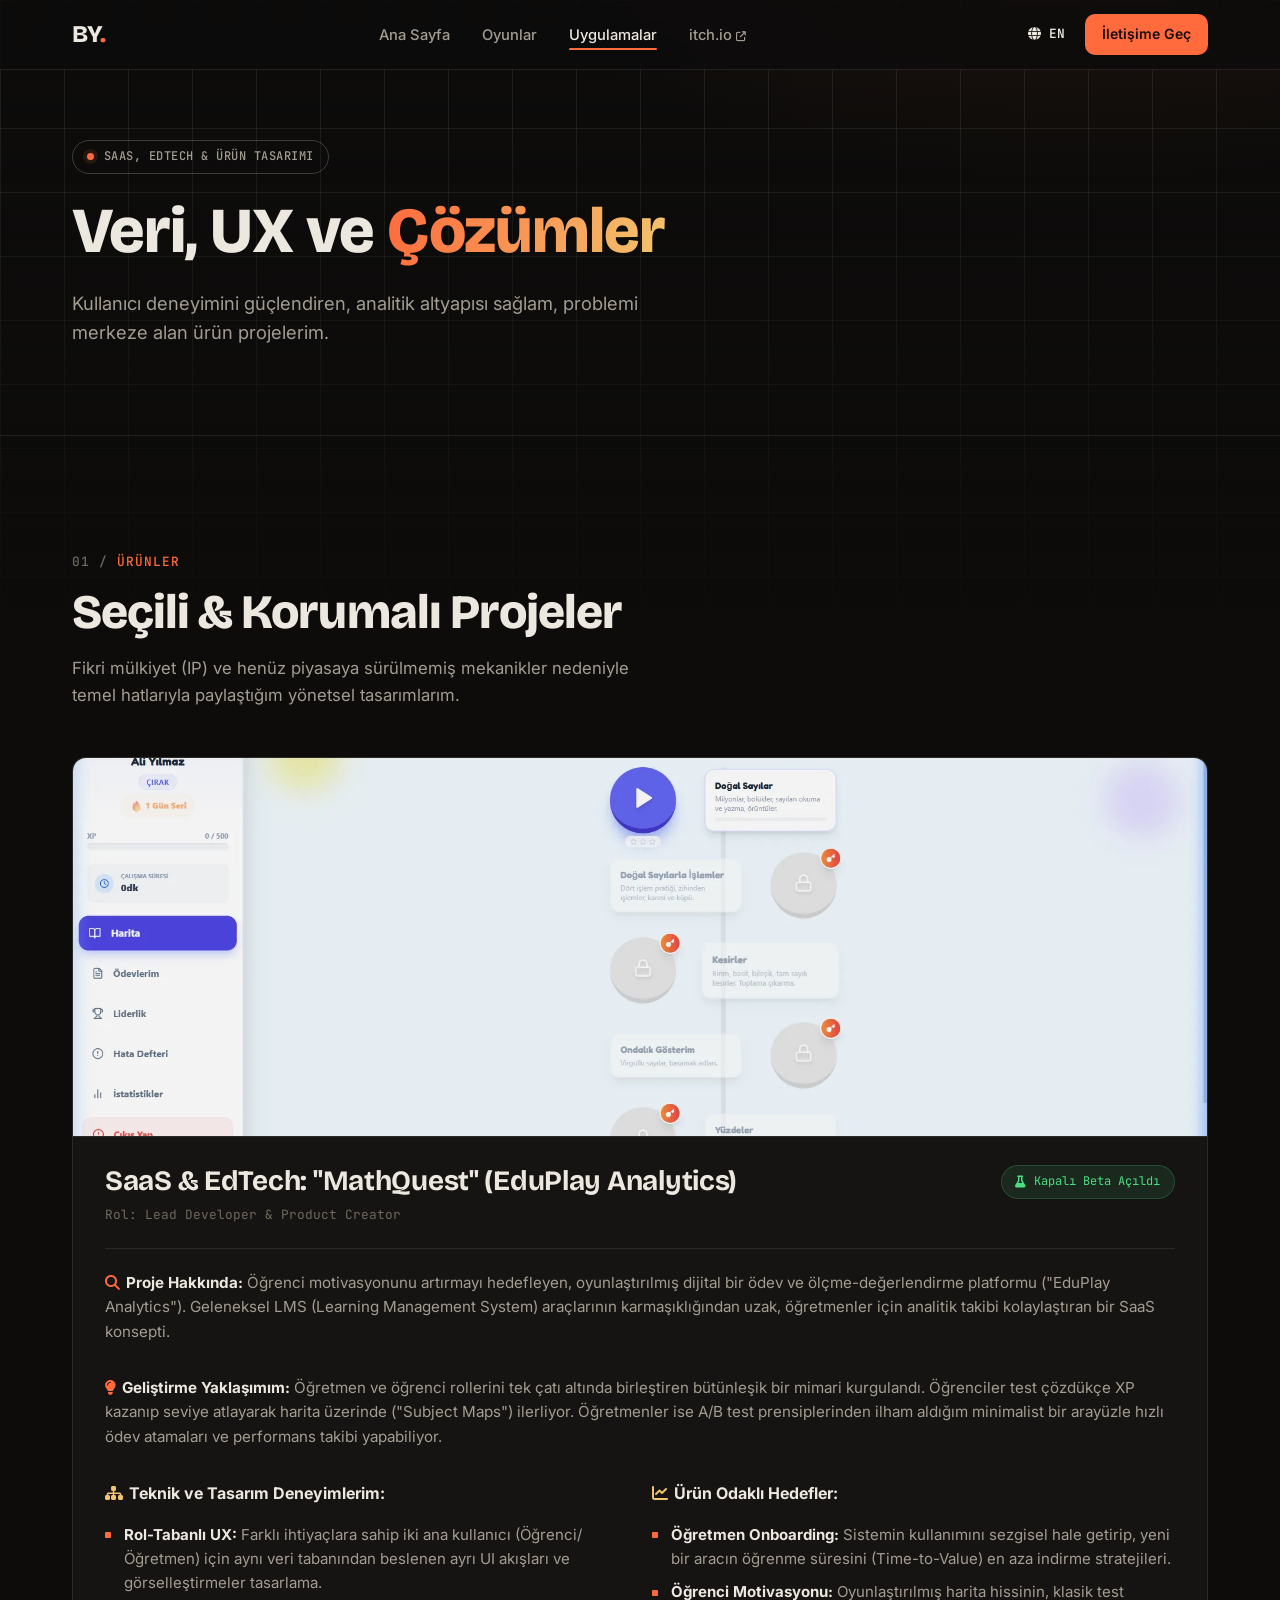
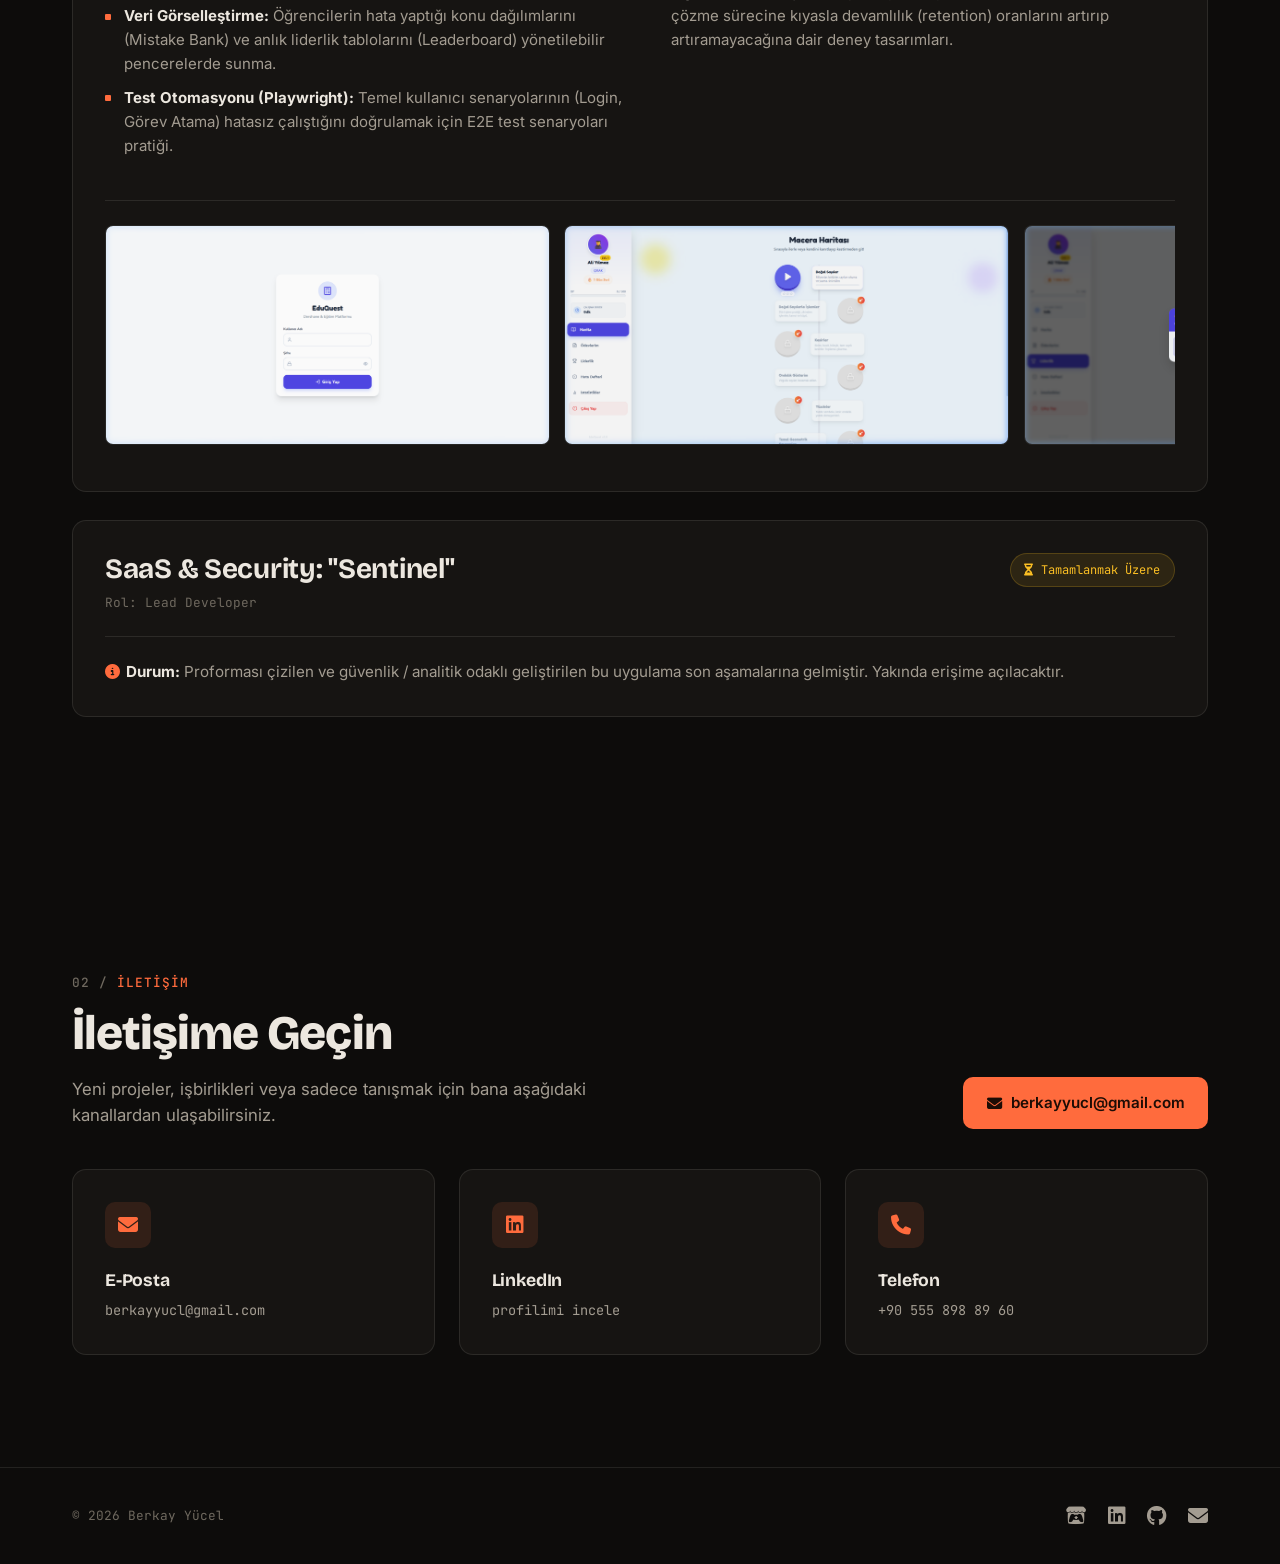
==== commit 8127d201: "Tek tasarım sistemine geç (yeni tema) - Üç sayfa tek tema: kömür siyahı zemin, kâğıt beyazı yazı, me" ====
--- a/apps.html
+++ b/apps.html
@@ -8,10 +8,9 @@
     <link rel="preconnect" href="https://fonts.googleapis.com">
     <link rel="preconnect" href="https://fonts.gstatic.com" crossorigin>
     <link
-        href="https://fonts.googleapis.com/css2?family=Outfit:wght@300;400;500;700;900&family=Inter:wght@400;500;600&display=swap"
+        href="https://fonts.googleapis.com/css2?family=Bricolage+Grotesque:opsz,wght@12..96,500;12..96,700;12..96,800&family=Inter:wght@400;500;600&family=JetBrains+Mono:wght@400;500&display=swap"
         rel="stylesheet">
     <link rel="stylesheet" href="styles.css">
-    <link rel="stylesheet" href="apps-theme.css">
     <!-- FontAwesome for Icons -->
     <link rel="stylesheet" href="https://cdnjs.cloudflare.com/ajax/libs/font-awesome/6.4.0/css/all.min.css">
 </head>
@@ -58,14 +57,18 @@
                 deneyimini güçlendiren, analitik altyapısı sağlam, problemi merkeze alan ürün projelerim.</p>
         </div>
     </header>
-    <section id="gizli-projeler" class="section dark-section">
+    <section id="gizli-projeler" class="section">
         <div class="container">
+            <span class="section-eyebrow" data-i18n="eyebrow_products">Ürünler</span>
             <h2 class="section-title" data-i18n="apps_section_title">Seçili & Korumalı Projeler</h2>
             <p class="section-desc" data-i18n="apps_section_desc">Fikri mülkiyet (IP) ve henüz piyasaya sürülmemiş
                 mekanikler nedeniyle temel
                 hatlarıyla paylaştığım yönetsel tasarımlarım.</p>
 
-            <div class="glass-card protected-card">
+            <div class="glass-card protected-card game-card" id="mathquest">
+                <a href="#mathquest" class="game-banner" aria-hidden="true" tabindex="-1">
+                    <img src="assets/mathquest_map.webp" alt="" style="aspect-ratio: 1920 / 640;">
+                </a>
                 <div class="protected-header">
                     <div class="project-info">
                         <h3>SaaS & EdTech: <span class="highlight">"MathQuest"</span> (EduPlay Analytics)</h3>
@@ -147,7 +150,7 @@
                 </div>
             </div>
 
-            <div class="glass-card protected-card mt-4">
+            <div class="glass-card protected-card game-card" id="sentinel">
                 <div class="protected-header">
                     <div class="project-info">
                         <h3>SaaS & Security: <span class="highlight">"Sentinel"</span></h3>
@@ -178,30 +181,35 @@
         <button class="lightbox-next"><i class="fa-solid fa-chevron-right"></i></button>
     </div>
 
-    <section id="iletisim-bolumu" class="section dark-section">
-        <div class="container" style="text-align: center;">
-            <h2 class="section-title" data-i18n="contact_title">İletişime Geçin</h2>
-            <p class="section-desc" style="margin: 0 auto 3rem; text-align: center;" data-i18n="contact_desc">Yeni projeler,
-                işbirlikleri veya sadece
-                tanışmak için bana aşağıdaki kanallardan
-                ulaşabilirsiniz.</p>
+    <section id="iletisim-bolumu" class="section">
+        <div class="container">
+            <div class="contact-head">
+                <div>
+                    <span class="section-eyebrow" data-i18n="eyebrow_contact">İletişim</span>
+                    <h2 class="section-title" data-i18n="contact_title">İletişime Geçin</h2>
+                    <p class="section-desc" data-i18n="contact_desc">Yeni projeler, işbirlikleri veya sadece tanışmak
+                        için bana aşağıdaki kanallardan ulaşabilirsiniz.</p>
+                </div>
+                <a href="mailto:berkayyucl@gmail.com" class="btn btn-primary"><i class="fa-solid fa-envelope"></i>
+                    berkayyucl@gmail.com</a>
+            </div>
 
             <div class="grid grid-3">
                 <a href="mailto:berkayyucl@gmail.com" class="glass-card contact-card">
-                    <div class="card-icon" ><i
+                    <div class="card-icon"><i
                             class="fa-solid fa-envelope"></i></div>
                     <h3>E-Posta</h3>
                     <p>berkayyucl@gmail.com</p>
                 </a>
                 <a href="https://www.linkedin.com/in/berkay-yücel/" target="_blank" rel="noopener noreferrer"
                     class="glass-card contact-card">
-                    <div class="card-icon" style="color: #0a8fd8;"><i
+                    <div class="card-icon"><i
                             class="fa-brands fa-linkedin"></i></div>
                     <h3>LinkedIn</h3>
                     <p data-i18n="contact_linkedin">profilimi incele</p>
                 </a>
                 <a href="tel:+905558988960" class="glass-card contact-card">
-                    <div class="card-icon" style="color: #4ade80;"><i class="fa-solid fa-phone"></i>
+                    <div class="card-icon"><i class="fa-solid fa-phone"></i>
                     </div>
                     <h3 data-i18n="contact_phone">Telefon</h3>
                     <p>+90 555 898 89 60</p>
--- a/styles.css
+++ b/styles.css
@@ -1,24 +1,38 @@
 /* =============================
-   VARIABLES & RESET
+   DESIGN TOKENS
+   One system for every page: warm charcoal, paper text, a single coral accent.
 ============================= */
 :root {
-    --bg-dark: #0a0a0f;
-    --bg-card: rgba(20, 20, 30, 0.4);
-    --border-glass: rgba(255, 255, 255, 0.08);
-    --text-main: #f3f4f6;
-    --text-muted: #9ca3af;
-    --accent-primary: #38bdf8;
-    --accent-secondary: #818cf8;
-    --gradient-glow: linear-gradient(135deg, rgba(56, 189, 248, 0.15), rgba(129, 140, 248, 0.15));
-    --font-heading: 'Outfit', sans-serif;
+    --bg: #0d0c0b;
+    --surface: #161412;
+    --surface-2: #1d1a17;
+    --line: rgba(236, 231, 223, 0.10);
+    --line-strong: rgba(236, 231, 223, 0.22);
+    --text: #ece7df;
+    --muted: #a39c91;
+    --dim: #6f695f;
+    --accent: #ff6b3d;
+    --accent-ink: #1c0c05;
+    --accent-soft: rgba(255, 107, 61, 0.12);
+    --gold: #f2c46d;
+
+    --font-heading: 'Bricolage Grotesque', 'Inter', sans-serif;
     --font-body: 'Inter', sans-serif;
-
-    /* Aliases used by inline styles in the pages */
-    --text-primary: var(--text-main);
-    --text-secondary: var(--text-muted);
-
-    --nav-bg: rgba(10, 10, 15, 0.72);
-    --radius: 16px;
+    --font-mono: 'JetBrains Mono', ui-monospace, monospace;
+
+    /* Older names still used by inline styles and lang.js snippets */
+    --bg-dark: var(--bg);
+    --bg-card: var(--surface);
+    --border-glass: var(--line);
+    --text-main: var(--text);
+    --text-muted: var(--muted);
+    --text-primary: var(--text);
+    --text-secondary: var(--muted);
+    --accent-primary: var(--accent);
+    --accent-secondary: var(--gold);
+
+    --nav-bg: rgba(13, 12, 11, 0.82);
+    --radius: 14px;
     --gutter: clamp(1rem, 4vw, 2rem);
     --card-pad: 2rem;
 }
@@ -34,12 +48,30 @@
 }
 
 body {
-    background-color: var(--bg-dark);
-    color: var(--text-main);
+    background-color: var(--bg);
+    background-image:
+        radial-gradient(ellipse 80% 50% at 85% -10%, rgba(255, 107, 61, 0.10), transparent 60%),
+        linear-gradient(var(--line) 1px, transparent 1px),
+        linear-gradient(90deg, var(--line) 1px, transparent 1px);
+    background-size: 100% 100%, 64px 64px, 64px 64px;
+    background-repeat: no-repeat, repeat, repeat;
+    background-attachment: fixed;
+    color: var(--text);
     font-family: var(--font-body);
     line-height: 1.6;
     overflow-x: hidden;
     position: relative;
+    counter-reset: section;
+}
+
+/* Grid lines fade out below the first screen */
+body::before {
+    content: '';
+    position: fixed;
+    inset: 0;
+    z-index: -1;
+    pointer-events: none;
+    background: linear-gradient(to bottom, transparent 0, var(--bg) 70vh);
 }
 
 a {
@@ -49,6 +81,38 @@
 
 ul {
     list-style: none;
+}
+
+img {
+    max-width: 100%;
+}
+
+:focus-visible {
+    outline: 2px solid var(--accent);
+    outline-offset: 3px;
+}
+
+::selection {
+    background: var(--accent);
+    color: var(--accent-ink);
+}
+
+::-webkit-scrollbar {
+    width: 10px;
+    height: 8px;
+}
+
+::-webkit-scrollbar-track {
+    background: var(--bg);
+}
+
+::-webkit-scrollbar-thumb {
+    background: #3a352f;
+    border-radius: 10px;
+}
+
+::-webkit-scrollbar-thumb:hover {
+    background: var(--accent);
 }
 
 .container {
@@ -57,55 +121,27 @@
     padding: 0 var(--gutter);
 }
 
-img {
-    max-width: 100%;
-}
-
-:focus-visible {
-    outline: 2px solid var(--accent-primary);
-    outline-offset: 3px;
-}
-
-::selection {
-    background: var(--accent-primary);
-    color: var(--bg-dark);
-}
-
-/* =============================
-   BACKGROUND EFFECTS (Dark Premium)
-============================= */
 .background-effects {
-    position: fixed;
-    top: 0;
-    left: 0;
-    width: 100vw;
-    height: 100vh;
-    z-index: -1;
-    overflow: hidden;
-    pointer-events: none;
-}
-
-.glow {
-    position: absolute;
-    border-radius: 50%;
-    filter: blur(120px);
-    opacity: 0.5;
-}
-
-.glow-1 {
-    top: -10%;
-    right: -5%;
-    width: 500px;
-    height: 500px;
-    background: radial-gradient(circle, #38bdf8 0%, transparent 70%);
-}
-
-.glow-2 {
-    bottom: -10%;
-    left: -10%;
-    width: 600px;
-    height: 600px;
-    background: radial-gradient(circle, #818cf8 0%, transparent 70%);
+    display: none;
+}
+
+.highlight {
+    color: var(--accent);
+}
+
+.highlight-gradient {
+    background: linear-gradient(100deg, var(--accent), var(--gold));
+    -webkit-background-clip: text;
+    background-clip: text;
+    -webkit-text-fill-color: transparent;
+}
+
+.mt-2 {
+    margin-top: 1rem;
+}
+
+.mt-4 {
+    margin-top: 2rem;
 }
 
 /* =============================
@@ -115,21 +151,21 @@
     position: fixed;
     top: 0;
     width: 100%;
-    padding: 1rem 0;
+    padding: 0.9rem 0;
     z-index: 100;
     background: var(--nav-bg);
     backdrop-filter: blur(14px);
     -webkit-backdrop-filter: blur(14px);
-    border-bottom: 1px solid var(--border-glass);
-    transition: all 0.3s ease;
+    border-bottom: 1px solid var(--line);
+    transition: box-shadow 0.3s ease;
 }
 
 .nav-container {
     max-width: 1200px;
     margin: 0 auto;
     padding: 0 var(--gutter);
+    display: flex;
     gap: 1rem;
-    display: flex;
     justify-content: space-between;
     align-items: center;
 }
@@ -141,29 +177,22 @@
     letter-spacing: -0.5px;
 }
 
-.highlight {
-    color: var(--accent-primary);
-}
-
 .nav-links {
     display: flex;
     gap: 2rem;
 }
 
 .nav-links a {
-    font-size: 0.95rem;
+    font-size: 0.92rem;
     font-weight: 500;
-    color: var(--text-muted);
-    transition: color 0.3s ease;
+    color: var(--muted);
+    transition: color 0.2s ease;
+    position: relative;
 }
 
 .nav-links a:hover,
 .nav-links a.active {
-    color: var(--text-main);
-}
-
-.nav-links a.active {
-    position: relative;
+    color: var(--text);
 }
 
 .nav-links a.active::after {
@@ -174,13 +203,18 @@
     bottom: -6px;
     height: 2px;
     border-radius: 2px;
-    background: var(--accent-primary);
+    background: var(--accent);
 }
 
 .nav-actions {
     display: flex;
     gap: 0.75rem;
     align-items: center;
+}
+
+#lang-toggle {
+    font-family: var(--font-mono);
+    font-size: 0.8rem !important;
 }
 
 .nav-toggle {
@@ -188,9 +222,9 @@
     width: 42px;
     height: 42px;
     border-radius: 10px;
-    border: 1px solid var(--border-glass);
-    background: rgba(255, 255, 255, 0.04);
-    color: var(--text-main);
+    border: 1px solid var(--line-strong);
+    background: transparent;
+    color: var(--text);
     font-size: 1.1rem;
     cursor: pointer;
 }
@@ -201,145 +235,279 @@
 .btn {
     display: inline-flex;
     align-items: center;
-    gap: 0.5rem;
-    padding: 0.75rem 1.5rem;
-    border-radius: 8px;
+    gap: 0.55rem;
+    padding: 0.8rem 1.4rem;
+    border-radius: 10px;
     font-weight: 600;
     font-family: var(--font-body);
+    font-size: 0.95rem;
     cursor: pointer;
-    transition: all 0.3s ease;
-    border: none;
+    transition: transform 0.2s ease, background 0.2s ease, border-color 0.2s ease, color 0.2s ease;
+    border: 1px solid transparent;
 }
 
 .btn-small {
-    padding: 0.5rem 1.25rem;
-    font-size: 0.9rem;
+    padding: 0.5rem 1rem;
+    font-size: 0.88rem;
 }
 
 .btn-primary {
-    background: linear-gradient(135deg, var(--accent-primary), var(--accent-secondary));
-    color: #fff;
-    box-shadow: 0 4px 15px rgba(56, 189, 248, 0.3);
+    background: var(--accent);
+    color: var(--accent-ink);
 }
 
 .btn-primary:hover {
-    box-shadow: 0 6px 20px rgba(56, 189, 248, 0.5);
+    background: #ff825a;
     transform: translateY(-2px);
 }
 
 .btn-secondary {
-    background: rgba(255, 255, 255, 0.05);
-    color: var(--text-main);
-    border: 1px solid var(--border-glass);
-    backdrop-filter: blur(5px);
+    background: transparent;
+    color: var(--text);
+    border-color: var(--line-strong);
 }
 
 .btn-secondary:hover {
-    background: rgba(255, 255, 255, 0.1);
-}
-
-.btn-outline {
-    background: transparent;
-    color: var(--accent-primary);
-    border: 1px solid var(--accent-primary);
-}
-
-.btn-outline:hover {
-    background: rgba(56, 189, 248, 0.1);
+    border-color: var(--text);
 }
 
 /* =============================
-   HERO SECTION
+   HERO (home) + PAGE HERO (sub-pages)
 ============================= */
 .hero {
     min-height: 100vh;
     display: flex;
     align-items: center;
-    padding: 110px 0 4rem;
-}
-
-.hero-content {
-    max-width: 800px;
+    padding: 120px 0 4rem;
+}
+
+.hero-grid {
+    display: grid;
+    grid-template-columns: minmax(0, 1.25fr) minmax(0, 1fr);
+    gap: clamp(2rem, 5vw, 4.5rem);
+    align-items: center;
 }
 
 .badge {
-    display: inline-block;
-    padding: 0.4rem 1rem;
-    background: rgba(255, 255, 255, 0.05);
-    border: 1px solid var(--border-glass);
-    border-radius: 20px;
-    font-size: 0.85rem;
+    display: inline-flex;
+    align-items: center;
+    gap: 0.6rem;
+    padding: 0.4rem 0.9rem;
+    border: 1px solid var(--line-strong);
+    border-radius: 999px;
+    font-family: var(--font-mono);
+    font-size: 0.75rem;
     font-weight: 500;
-    color: var(--accent-primary);
+    color: var(--muted);
     margin-bottom: 1.5rem;
     letter-spacing: 0.5px;
     text-transform: uppercase;
 }
 
+.badge::before {
+    content: '';
+    width: 7px;
+    height: 7px;
+    border-radius: 50%;
+    background: var(--accent);
+    box-shadow: 0 0 0 4px var(--accent-soft);
+}
+
+.hero-name {
+    display: block;
+    font-family: var(--font-mono);
+    font-size: 0.95rem;
+    color: var(--accent);
+    margin-bottom: 1rem;
+}
+
 .hero-title {
     font-family: var(--font-heading);
-    font-size: clamp(2.4rem, 6vw, 4.5rem);
-    font-weight: 900;
-    line-height: 1.08;
+    font-size: clamp(2.6rem, 6.4vw, 5rem);
+    font-weight: 800;
+    line-height: 1.04;
     margin-bottom: 1.5rem;
-    letter-spacing: -1px;
-}
-
-.highlight-gradient {
-    background: linear-gradient(to right, var(--accent-primary), var(--accent-secondary));
-    -webkit-background-clip: text;
-    background-clip: text;
-    -webkit-text-fill-color: transparent;
+    letter-spacing: -0.015em;
 }
 
 .hero-subtitle {
-    font-size: clamp(1.02rem, 1.6vw, 1.2rem);
-    color: var(--text-muted);
-    margin-bottom: 2.5rem;
-    max-width: 620px;
+    font-size: clamp(1rem, 1.5vw, 1.15rem);
+    color: var(--muted);
+    margin-bottom: 2.2rem;
+    max-width: 600px;
 }
 
 .hero-actions {
     display: flex;
     flex-wrap: wrap;
+    gap: 0.9rem;
+}
+
+.hero-stats {
+    display: flex;
+    flex-wrap: wrap;
+    gap: 1rem 2.75rem;
+    margin-top: 3rem;
+    padding-top: 1.75rem;
+    border-top: 1px solid var(--line);
+}
+
+.hero-stat strong {
+    display: block;
+    font-family: var(--font-heading);
+    font-size: 2.2rem;
+    font-weight: 800;
+    line-height: 1;
+}
+
+.hero-stat span {
+    font-size: 0.85rem;
+    color: var(--muted);
+}
+
+/* "Spec sheet" panel next to the home hero */
+.spec-card {
+    background: var(--surface);
+    border: 1px solid var(--line);
+    border-radius: var(--radius);
+    font-family: var(--font-mono);
+    font-size: 0.85rem;
+    overflow: hidden;
+    box-shadow: 0 30px 60px -20px rgba(0, 0, 0, 0.6);
+}
+
+.spec-head {
+    display: flex;
+    align-items: center;
+    gap: 0.45rem;
+    padding: 0.85rem 1.1rem;
+    border-bottom: 1px solid var(--line);
+    color: var(--dim);
+    font-size: 0.78rem;
+}
+
+.spec-head i {
+    width: 10px;
+    height: 10px;
+    border-radius: 50%;
+    background: #3a352f;
+}
+
+.spec-head i:first-child {
+    background: var(--accent);
+}
+
+.spec-head span {
+    margin-left: auto;
+}
+
+.spec-row {
+    display: grid;
+    grid-template-columns: 7.5rem minmax(0, 1fr);
     gap: 1rem;
+    padding: 0.85rem 1.1rem;
+    border-bottom: 1px solid var(--line);
+}
+
+.spec-row:last-child {
+    border-bottom: 0;
+}
+
+.spec-row dt {
+    color: var(--dim);
+}
+
+.spec-row dd {
+    color: var(--text);
+}
+
+.spec-row dd a {
+    color: var(--accent);
+}
+
+.spec-live {
+    display: inline-flex;
+    align-items: center;
+    gap: 0.5rem;
+}
+
+.spec-live::before {
+    content: '';
+    width: 7px;
+    height: 7px;
+    border-radius: 50%;
+    background: #4ade80;
+    box-shadow: 0 0 0 3px rgba(74, 222, 128, 0.15);
+}
+
+.page-hero {
+    padding: 140px 0 3.5rem;
+    border-bottom: 1px solid var(--line);
+}
+
+.page-hero .hero-content {
+    max-width: 1200px;
+}
+
+.page-hero .hero-title {
+    max-width: 16ch;
+}
+
+.page-hero .hero-title {
+    font-size: clamp(2.4rem, 5.5vw, 4rem);
+}
+
+.page-hero .hero-subtitle {
+    margin-bottom: 2rem;
 }
 
 /* =============================
-   SHARED SECTION STYLES
+   SECTIONS
 ============================= */
 .section {
-    padding: clamp(4rem, 9vw, 6.5rem) 0;
+    padding: clamp(4rem, 9vw, 7rem) 0;
+}
+
+.section + .section {
+    border-top: 1px solid var(--line);
 }
 
 .section-eyebrow {
     display: inline-block;
+    font-family: var(--font-mono);
     font-size: 0.8rem;
-    font-weight: 600;
-    letter-spacing: 2px;
+    font-weight: 500;
+    letter-spacing: 1px;
     text-transform: uppercase;
-    color: var(--accent-primary);
-    margin-bottom: 0.75rem;
+    color: var(--accent);
+    margin-bottom: 0.9rem;
+}
+
+.section-eyebrow::before {
+    counter-increment: section;
+    content: counter(section, decimal-leading-zero) " / ";
+    color: var(--dim);
 }
 
 .section-title {
     font-family: var(--font-heading);
-    font-size: clamp(1.9rem, 4vw, 2.5rem);
-    line-height: 1.15;
+    font-size: clamp(2rem, 4.5vw, 3rem);
+    line-height: 1.08;
+    letter-spacing: -0.02em;
     margin-bottom: 1rem;
-    font-weight: 700;
+    font-weight: 800;
 }
 
 .section-desc {
-    color: var(--text-muted);
-    font-size: 1.1rem;
+    color: var(--muted);
+    font-size: 1.05rem;
     max-width: 600px;
     margin-bottom: 3rem;
 }
 
 .grid {
     display: grid;
-    gap: 2rem;
+    gap: 1.5rem;
 }
 
 .grid-3 {
@@ -350,304 +518,487 @@
     grid-template-columns: repeat(2, 1fr);
 }
 
-.mt-4 {
-    margin-top: 2rem;
-}
-
 /* =============================
-   GLASS CARDS (Methodology)
+   CARDS
 ============================= */
 .glass-card {
-    background: var(--bg-card);
-    backdrop-filter: blur(12px);
-    border: 1px solid var(--border-glass);
+    background: var(--surface);
+    border: 1px solid var(--line);
     border-radius: var(--radius);
     padding: var(--card-pad);
-    transition: transform 0.3s ease, border-color 0.3s ease;
+    transition: border-color 0.25s ease, transform 0.25s ease;
 }
 
 .glass-card:hover {
-    transform: translateY(-3px);
-    border-color: rgba(255, 255, 255, 0.15);
+    border-color: var(--line-strong);
 }
 
 .flex-col {
     display: flex;
     flex-direction: column;
-    gap: 1rem;
+    gap: 0.9rem;
 }
 
 .card-icon {
-    width: 50px;
-    height: 50px;
-    border-radius: 12px;
-    background: var(--gradient-glow);
+    width: 46px;
+    height: 46px;
+    border-radius: 10px;
+    background: var(--accent-soft);
     display: flex;
     align-items: center;
     justify-content: center;
-    font-size: 1.5rem;
-    color: var(--accent-primary);
-    margin-bottom: 0.5rem;
+    font-size: 1.25rem;
+    color: var(--accent);
+    margin-bottom: 0.25rem;
 }
 
 .glass-card h3 {
     font-family: var(--font-heading);
     font-size: 1.3rem;
+    font-weight: 700;
+    letter-spacing: -0.01em;
 }
 
 .glass-card p {
-    color: var(--text-muted);
+    color: var(--muted);
     font-size: 0.95rem;
 }
 
 /* =============================
-   CASE STUDIES
+   WORK GRID (home)
 ============================= */
-.case-study-card {
-    padding: 0;
+.work-filters {
+    display: flex;
+    flex-wrap: wrap;
+    gap: 0.5rem;
+    margin-bottom: 2rem;
+}
+
+.work-filter {
+    font-family: var(--font-mono);
+    font-size: 0.8rem;
+    padding: 0.45rem 0.95rem;
+    border-radius: 999px;
+    border: 1px solid var(--line-strong);
+    background: transparent;
+    color: var(--muted);
+    cursor: pointer;
+    transition: all 0.2s ease;
+}
+
+.work-filter:hover {
+    color: var(--text);
+}
+
+.work-filter.active {
+    background: var(--text);
+    border-color: var(--text);
+    color: var(--bg);
+}
+
+.work-grid {
+    display: grid;
+    grid-template-columns: repeat(3, minmax(0, 1fr));
+    gap: 1.5rem;
+}
+
+/* Two wide cards keep every filter's rows full (7 cards = 9 cells) */
+.work-card.wide {
+    grid-column: span 2;
+}
+
+.work-card.wide .work-media {
+    aspect-ratio: 2.6 / 1;
+}
+
+.work-card {
+    display: flex;
+    flex-direction: column;
+    background: var(--surface);
+    border: 1px solid var(--line);
+    border-radius: var(--radius);
     overflow: hidden;
+    transition: border-color 0.25s ease, transform 0.25s ease;
+}
+
+.work-card:hover {
+    border-color: var(--line-strong);
+    transform: translateY(-4px);
+}
+
+.work-card.hidden {
+    display: none;
+}
+
+.work-media {
+    position: relative;
+    aspect-ratio: 630 / 500;
+    overflow: hidden;
+    background: var(--surface-2);
+    border-bottom: 1px solid var(--line);
+}
+
+.work-media picture {
+    display: contents;
+}
+
+.work-media img {
+    width: 100%;
+    height: 100%;
+    object-fit: cover;
+    transition: transform 0.6s ease;
+}
+
+.work-card:hover .work-media img {
+    transform: scale(1.05);
+}
+
+.work-media.placeholder {
+    display: flex;
+    align-items: center;
+    justify-content: center;
+    background:
+        radial-gradient(circle at 30% 20%, rgba(255, 107, 61, 0.18), transparent 55%),
+        repeating-linear-gradient(45deg, transparent 0 14px, rgba(236, 231, 223, 0.03) 14px 15px),
+        var(--surface-2);
+    font-size: 3.5rem;
+    color: var(--accent);
+}
+
+.work-status {
+    position: absolute;
+    top: 0.8rem;
+    left: 0.8rem;
+    font-family: var(--font-mono);
+    font-size: 0.72rem;
+    padding: 0.3rem 0.65rem;
+    border-radius: 999px;
+    background: rgba(13, 12, 11, 0.85);
+    border: 1px solid var(--line-strong);
+    backdrop-filter: blur(6px);
+}
+
+.work-body {
+    padding: 1.25rem 1.4rem 1.4rem;
     display: flex;
     flex-direction: column;
-}
-
-.card-image {
-    height: 200px;
+    gap: 0.45rem;
+    flex: 1;
+}
+
+.work-meta {
+    font-family: var(--font-mono);
+    font-size: 0.75rem;
+    color: var(--dim);
+    text-transform: uppercase;
+    letter-spacing: 0.5px;
+}
+
+.work-body h3 {
+    font-family: var(--font-heading);
+    font-size: 1.35rem;
+    font-weight: 700;
+    letter-spacing: -0.01em;
+    display: flex;
+    align-items: center;
+    justify-content: space-between;
+    gap: 1rem;
+}
+
+.work-body h3 i {
+    font-size: 0.9rem;
+    color: var(--dim);
+    transform: rotate(-45deg);
+    transition: transform 0.25s ease, color 0.25s ease;
+}
+
+.work-card:hover .work-body h3 i {
+    color: var(--accent);
+    transform: rotate(-45deg) translateX(3px);
+}
+
+.work-body p {
+    color: var(--muted);
+    font-size: 0.93rem;
+}
+
+/* =============================
+   TIMELINE
+============================= */
+.timeline {
+    position: relative;
+    display: grid;
+    gap: 1rem;
+    padding-left: 2.25rem;
+}
+
+.timeline::before {
+    content: '';
+    position: absolute;
+    top: 0.5rem;
+    bottom: 0.5rem;
+    left: 0.55rem;
+    width: 1px;
+    background: linear-gradient(to bottom, var(--accent), var(--line-strong) 40%, transparent);
+}
+
+.timeline-item {
+    position: relative;
+    display: grid;
+    grid-template-columns: auto minmax(0, 1fr);
+    column-gap: 1rem;
+}
+
+.timeline-item > p {
+    grid-column: 2;
+}
+
+.timeline-item::before {
+    content: '';
+    position: absolute;
+    left: calc(-2.25rem + 0.55rem - 6px);
+    top: 2.15rem;
+    width: 13px;
+    height: 13px;
+    border-radius: 50%;
+    background: var(--bg);
+    border: 2px solid var(--accent);
+}
+
+.timeline-head {
+    display: flex;
+    flex-wrap: wrap;
+    align-items: baseline;
+    justify-content: space-between;
+    gap: 0.25rem 1rem;
+    margin-bottom: 0.4rem;
+}
+
+.timeline-date {
+    font-family: var(--font-mono);
+    font-size: 0.8rem;
+    color: var(--accent);
+    white-space: nowrap;
+}
+
+.timeline-item .card-icon {
+    grid-row: 1 / span 2;
+    width: 42px;
+    height: 42px;
+    font-size: 1.1rem;
+    margin: 0;
+}
+
+/* =============================
+   PROJECT DETAIL CARDS (games / apps)
+============================= */
+.protected-card {
+    background: var(--surface);
+    border: 1px solid var(--line);
+}
+
+.game-card {
+    margin-bottom: 1.75rem;
+    overflow: hidden;
+    scroll-margin-top: 90px;
+}
+
+.game-banner {
+    display: block;
+    margin: calc(-1 * var(--card-pad)) calc(-1 * var(--card-pad)) 1.75rem;
+    border-bottom: 1px solid var(--line);
+    overflow: hidden;
+}
+
+.game-banner img {
+    display: block;
     width: 100%;
-    position: relative;
-    background-size: cover;
-    background-position: center;
-}
-
-/* Subtle abstract backgrounds for cards since we are not using real images right now */
-.bg-game {
-    background: linear-gradient(135deg, #1e1b4b, #312e81);
-}
-
-.bg-saas {
-    background: linear-gradient(135deg, #064e3b, #047857);
-}
-
-.tag {
-    position: absolute;
-    top: 1rem;
-    left: 1rem;
-    background: rgba(0, 0, 0, 0.6);
-    backdrop-filter: blur(4px);
-    padding: 0.4rem 0.8rem;
-    border-radius: 6px;
+    aspect-ratio: 1920 / 560;
+    object-fit: cover;
+    transition: transform 0.6s ease;
+}
+
+.game-banner:hover img {
+    transform: scale(1.02);
+}
+
+.protected-header {
+    display: flex;
+    justify-content: space-between;
+    align-items: flex-start;
+    gap: 1rem;
+    border-bottom: 1px solid var(--line);
+    padding-bottom: 1.4rem;
+    margin-bottom: 1.4rem;
+}
+
+.project-info h3 {
+    font-size: clamp(1.35rem, 2.6vw, 1.75rem);
+    margin-bottom: 0.4rem;
+    line-height: 1.2;
+}
+
+.project-info .highlight {
+    color: var(--text);
+}
+
+.role {
+    display: block;
+    font-family: var(--font-mono);
+    color: var(--dim);
     font-size: 0.8rem;
-    font-weight: 600;
-    border: 1px solid rgba(255, 255, 255, 0.1);
-}
-
-.card-content {
-    padding: 2rem;
-    flex: 1;
-    display: flex;
-    flex-direction: column;
-}
-
-.card-content h3 {
-    margin-bottom: 1rem;
-    font-size: 1.4rem;
-    line-height: 1.3;
-}
-
-.card-content p {
-    margin-bottom: 1.5rem;
-    flex: 1;
-}
-
-.read-more {
-    color: var(--accent-primary);
-    font-weight: 600;
+    line-height: 1.6;
+}
+
+.lock-icon {
     display: inline-flex;
     align-items: center;
     gap: 0.5rem;
-    transition: gap 0.3s ease;
-}
-
-.read-more:hover {
-    gap: 0.8rem;
-}
-
-/* =============================
-   PROTECTED PROJECTS (Teaser)
-============================= */
-.dark-section {
+    padding: 0.4rem 0.85rem;
+    border: 1px solid var(--line-strong);
+    border-radius: 999px;
+    font-family: var(--font-mono);
+    font-size: 0.75rem;
+    white-space: nowrap;
+}
+
+.protected-body > p {
+    color: var(--muted);
+}
+
+.protected-body strong {
+    color: var(--text);
+}
+
+.protected-body strong > i {
+    margin-right: 0.15rem;
+}
+
+.stats-list {
+    margin-top: 1rem;
+}
+
+.stats-list li {
     position: relative;
-}
-
-.dark-section::before {
+    padding-left: 1.2rem;
+    color: var(--muted);
+    font-size: 0.94rem;
+    margin-bottom: 0.6rem;
+}
+
+.stats-list li::before {
     content: '';
     position: absolute;
-    top: 0;
     left: 0;
+    top: 0.62em;
+    width: 6px;
+    height: 6px;
+    background: var(--accent);
+    border-radius: 1px;
+}
+
+.stats-list strong {
+    color: var(--text);
+}
+
+.game-actions {
+    display: flex;
+    flex-wrap: wrap;
+    gap: 1rem;
+    margin-top: 1.5rem;
+}
+
+/* =============================
+   GAME INDEX (games page)
+============================= */
+.game-index {
+    display: grid;
+    grid-template-columns: repeat(5, minmax(0, 1fr));
+    gap: 1rem;
+    max-width: 1200px;
+    margin: 3rem auto 0;
+    padding: 0 var(--gutter);
+}
+
+.game-index a {
+    display: block;
+    border-radius: 10px;
+    overflow: hidden;
+    border: 1px solid var(--line);
+    background: var(--surface);
+    transition: transform 0.25s ease, border-color 0.25s ease;
+}
+
+.game-index a:hover {
+    transform: translateY(-4px);
+    border-color: var(--accent);
+}
+
+.game-index img {
+    display: block;
     width: 100%;
-    height: 100%;
-    background: linear-gradient(to bottom, transparent, rgba(15, 23, 42, 0.5), transparent);
-    z-index: -1;
-}
-
-.protected-card {
-    border: 1px dashed var(--border-glass);
-    background: rgba(10, 10, 15, 0.6);
-}
-
-.protected-header {
-    display: flex;
-    justify-content: space-between;
-    align-items: flex-start;
-    border-bottom: 1px solid var(--border-glass);
-    padding-bottom: 1.5rem;
-    margin-bottom: 1.5rem;
-}
-
-.project-info h3 {
-    font-size: 1.5rem;
-    margin-bottom: 0.3rem;
-}
-
-.role {
-    color: var(--accent-secondary);
-    font-size: 0.9rem;
-    font-weight: 500;
-}
-
-.lock-icon {
-    display: flex;
-    align-items: center;
-    gap: 0.5rem;
-    background: rgba(255, 255, 255, 0.05);
-    padding: 0.5rem 1rem;
-    border-radius: 20px;
-    color: var(--text-muted);
-    font-size: 0.9rem;
-}
-
-.stats-list {
-    margin-top: 1rem;
-    margin-left: 1.5rem;
-    list-style-type: square;
-}
-
-.stats-list li {
-    color: var(--text-muted);
-    font-size: 0.95rem;
-    margin-bottom: 0.5rem;
-}
-
-.stats-list strong {
-    color: var(--text-main);
-}
-
-.protected-footer {
-    margin-top: 1.5rem;
-    padding-top: 1.5rem;
-    border-top: 1px solid var(--border-glass);
+    height: auto;
+    aspect-ratio: 630 / 500;
+    object-fit: cover;
+}
+
+.game-index span {
+    display: block;
+    padding: 0.55rem 0.75rem;
+    font-family: var(--font-mono);
+    font-size: 0.78rem;
+    white-space: nowrap;
+    overflow: hidden;
+    text-overflow: ellipsis;
 }
 
 /* =============================
-   PROJECT GALLERY
+   PROJECT GALLERY + LIGHTBOX
 ============================= */
 .project-gallery {
     display: flex;
-    gap: 1rem;
+    gap: 0.9rem;
     overflow-x: auto;
-    padding-bottom: 1rem;
+    padding: 1.5rem 0 0.9rem;
     margin-top: 2rem;
-    border-top: 1px solid var(--border-glass);
-    padding-top: 1.5rem;
-}
-
-.project-gallery::-webkit-scrollbar {
-    height: 8px;
+    border-top: 1px solid var(--line);
 }
 
 .project-gallery::-webkit-scrollbar-track {
-    background: rgba(255, 255, 255, 0.05);
+    background: rgba(255, 255, 255, 0.04);
     border-radius: 4px;
 }
 
-.project-gallery::-webkit-scrollbar-thumb {
-    background: var(--accent-primary);
-    border-radius: 4px;
-}
-
 .gallery-img {
+    flex: 0 0 auto;
+    width: auto;
     height: 220px;
     border-radius: 8px;
-    border: 1px solid var(--border-glass);
+    border: 1px solid var(--line);
     transition: transform 0.3s ease, border-color 0.3s ease;
-    cursor: pointer;
+    cursor: zoom-in;
     object-fit: contain;
-    background: rgba(0, 0, 0, 0.2);
+    background: rgba(0, 0, 0, 0.25);
 }
 
 .gallery-img:hover {
     transform: scale(1.03);
-    border-color: var(--accent-primary);
-}
-
-/* =============================
-   FOOTER
-============================= */
-footer {
-    border-top: 1px solid var(--border-glass);
-    padding: 3rem 0;
-    margin-top: 4rem;
-}
-
-.footer-content {
-    display: flex;
-    justify-content: space-between;
-    align-items: center;
-}
-
-.footer-left h2 {
-    font-family: var(--font-heading);
-    font-weight: 800;
-    margin-bottom: 0.2rem;
-}
-
-.footer-left p {
-    color: var(--text-muted);
-    font-size: 0.9rem;
-}
-
-.footer-right a {
-    font-size: 1.5rem;
-    color: var(--text-muted);
-    margin-left: 1rem;
-    transition: color 0.3s ease;
-}
-
-.footer-right a:hover {
-    color: var(--accent-primary);
-}
-
-/* =============================
-   LIGHTBOX MODAL
-============================= */
+    border-color: var(--accent);
+}
+
 .lightbox {
     display: none;
     position: fixed;
     z-index: 999;
     padding-top: 50px;
-    left: 0;
-    top: 0;
-    width: 100%;
-    height: 100%;
+    inset: 0;
     overflow: auto;
-    background-color: rgba(0, 0, 0, 0.9);
+    background-color: rgba(8, 7, 6, 0.94);
     backdrop-filter: blur(5px);
-    opacity: 0;
-    transition: opacity 0.3s ease;
 }
 
 .lightbox.active {
     display: block;
-    opacity: 1;
 }
 
 .lightbox-content {
@@ -656,13 +1007,12 @@
     max-width: 90%;
     max-height: 85vh;
     border-radius: 8px;
-    box-shadow: 0 10px 30px rgba(0, 0, 0, 0.5);
-    animation: zoomIn 0.3s ease forwards;
+    animation: zoomIn 0.25s ease forwards;
 }
 
 @keyframes zoomIn {
     from {
-        transform: scale(0.8);
+        transform: scale(0.92);
         opacity: 0;
     }
 
@@ -674,20 +1024,15 @@
 
 .lightbox-close {
     position: absolute;
-    top: 20px;
-    right: 35px;
-    color: #f1f1f1;
+    top: 16px;
+    right: 32px;
+    color: var(--text);
     font-size: 40px;
-    font-weight: bold;
-    transition: 0.3s;
     cursor: pointer;
 }
 
-.lightbox-close:hover,
-.lightbox-close:focus {
-    color: var(--accent-primary);
-    text-decoration: none;
-    cursor: pointer;
+.lightbox-close:hover {
+    color: var(--accent);
 }
 
 .lightbox-prev,
@@ -695,47 +1040,148 @@
     position: absolute;
     top: 50%;
     transform: translateY(-50%);
-    background: rgba(255, 255, 255, 0.1);
-    color: white;
-    border: none;
-    width: 60px;
-    height: 60px;
+    background: rgba(236, 231, 223, 0.08);
+    color: var(--text);
+    border: 1px solid var(--line-strong);
+    width: 56px;
+    height: 56px;
     display: flex;
     align-items: center;
     justify-content: center;
     cursor: pointer;
-    font-size: 24px;
+    font-size: 20px;
     border-radius: 50%;
-    backdrop-filter: blur(5px);
-    transition: background 0.3s ease, transform 0.3s ease;
+    transition: background 0.2s ease;
     z-index: 1000;
 }
 
 .lightbox-prev:hover,
 .lightbox-next:hover {
-    background: var(--accent-primary);
-    transform: translateY(-50%) scale(1.1);
+    background: var(--accent);
+    color: var(--accent-ink);
 }
 
 .lightbox-prev {
-    left: 40px;
+    left: 32px;
 }
 
 .lightbox-next {
-    right: 40px;
+    right: 32px;
 }
 
 /* =============================
-   RESPONSIVE DESIGN
+   CONTACT + FOOTER
+============================= */
+.contact-head {
+    display: flex;
+    flex-wrap: wrap;
+    justify-content: space-between;
+    align-items: flex-end;
+    gap: 1.5rem;
+    margin-bottom: 2.5rem;
+}
+
+.contact-head .section-desc {
+    margin-bottom: 0;
+}
+
+.contact-card {
+    display: flex;
+    flex-direction: column;
+    gap: 0.3rem;
+}
+
+.contact-card .card-icon {
+    margin-bottom: 0.9rem;
+}
+
+.contact-card h3 {
+    font-size: 1.1rem;
+}
+
+.contact-card p {
+    word-break: break-word;
+    font-family: var(--font-mono);
+    font-size: 0.85rem;
+}
+
+.contact-card:hover {
+    border-color: var(--accent);
+}
+
+.site-footer {
+    border-top: 1px solid var(--line);
+    padding: 2rem 0;
+}
+
+.footer-content {
+    display: flex;
+    justify-content: space-between;
+    align-items: center;
+    flex-wrap: wrap;
+    gap: 1rem;
+}
+
+.footer-left p {
+    color: var(--dim);
+    font-family: var(--font-mono);
+    font-size: 0.8rem;
+}
+
+.footer-right a {
+    font-size: 1.25rem;
+    color: var(--muted);
+    margin-left: 1.1rem;
+    transition: color 0.2s ease;
+}
+
+.footer-right a:hover {
+    color: var(--accent);
+}
+
+/* =============================
+   RESPONSIVE
 ============================= */
 @media (max-width: 900px) {
     .grid-3 {
         grid-template-columns: repeat(2, 1fr);
     }
 
+    .work-grid {
+        grid-template-columns: repeat(2, minmax(0, 1fr));
+    }
+
+    .work-card.wide .work-media {
+        aspect-ratio: 2.1 / 1;
+    }
+
+    .hero-grid {
+        grid-template-columns: 1fr;
+    }
+
+    .game-index {
+        display: flex;
+        overflow-x: auto;
+        scroll-snap-type: x mandatory;
+        scroll-padding-inline: var(--gutter);
+        padding-bottom: 0.75rem;
+    }
+
+    .game-index a {
+        flex: 0 0 160px;
+        scroll-snap-align: start;
+    }
 }
 
 @media (max-width: 768px) {
+    :root {
+        --card-pad: 1.3rem;
+    }
+
+    body {
+        background-size: 100% 100%, 40px 40px, 40px 40px;
+    }
+
     .nav-toggle {
         display: inline-flex;
         align-items: center;
@@ -755,9 +1201,9 @@
         flex-direction: column;
         gap: 0;
         padding: 0.5rem var(--gutter) 1rem;
-        background: var(--bg-dark);
+        background: var(--bg);
         box-shadow: 0 20px 40px rgba(0, 0, 0, 0.5);
-        border-bottom: 1px solid var(--border-glass);
+        border-bottom: 1px solid var(--line);
     }
 
     .navbar.menu-open .nav-links {
@@ -771,22 +1217,78 @@
     }
 
     .nav-links li + li {
-        border-top: 1px solid var(--border-glass);
+        border-top: 1px solid var(--line);
     }
 
     .nav-links a.active::after {
         display: none;
     }
 
-    :root {
-        --card-pad: 1.4rem;
+    .hero {
+        min-height: auto;
+    }
+
+    .grid-3,
+    .grid-2,
+    .work-grid {
+        grid-template-columns: 1fr;
+    }
+
+    .work-card.wide {
+        grid-column: auto;
+    }
+
+    .work-card.wide .work-media {
+        aspect-ratio: 630 / 500;
+    }
+
+    .hero-stats {
+        display: grid;
+        grid-template-columns: repeat(3, minmax(0, 1fr));
+        gap: 1rem;
+    }
+
+    .hero-stat strong {
+        font-size: 1.7rem;
+    }
+
+    .hero-stat span {
+        display: block;
+        font-size: 0.76rem;
+        line-height: 1.3;
+        margin-top: 0.35rem;
+    }
+
+    .spec-row {
+        grid-template-columns: 6rem minmax(0, 1fr);
+        font-size: 0.8rem;
+    }
+
+    .protected-header {
+        flex-direction: column;
+    }
+
+    .timeline {
+        padding-left: 1.5rem;
+    }
+
+    .timeline::before {
+        left: 0.3rem;
+    }
+
+    .timeline-item::before {
+        left: calc(-1.5rem + 0.3rem - 6px);
+    }
+
+    .gallery-img {
+        height: 180px;
     }
 
     .lightbox-prev,
     .lightbox-next {
         width: 44px;
         height: 44px;
-        font-size: 18px;
+        font-size: 16px;
     }
 
     .lightbox-prev {
@@ -801,446 +1303,8 @@
         right: 18px;
     }
 
-    .grid-3,
-    .grid-2 {
-        grid-template-columns: 1fr;
-    }
-
-    .protected-header {
-        flex-direction: column;
-        gap: 1rem;
-    }
-}
-
-/* =============================
-   HOME: HERO
-============================= */
-.hero-grid {
-    display: grid;
-    grid-template-columns: minmax(0, 1.15fr) minmax(0, 1fr);
-    gap: clamp(2rem, 5vw, 4rem);
-    align-items: center;
-}
-
-.hero-grid .hero-content {
-    max-width: none;
-}
-
-.badge[lang="en"] {
-    text-transform: uppercase;
-}
-
-.hero-stats {
-    display: flex;
-    flex-wrap: wrap;
-    gap: 1rem 2.5rem;
-    margin-top: 3rem;
-    padding-top: 2rem;
-    border-top: 1px solid var(--border-glass);
-}
-
-.hero-stat strong {
-    display: block;
-    font-family: var(--font-heading);
-    font-size: 2rem;
-    font-weight: 800;
-    line-height: 1;
-    color: var(--text-main);
-}
-
-.hero-stat span {
-    font-size: 0.85rem;
-    color: var(--text-muted);
-}
-
-/* =============================
-   SUB-PAGE HERO + GAME INDEX
-============================= */
-.page-hero {
-    padding: 130px 0 3.5rem;
-    text-align: center;
-    border-bottom: 1px solid var(--border-glass);
-}
-
-.page-hero .hero-content {
-    max-width: 820px;
-    margin: 0 auto;
-}
-
-.page-hero .badge {
-    margin: 0 auto 1.5rem;
-}
-
-.page-hero .hero-title {
-    font-size: clamp(2.2rem, 5vw, 3.2rem);
-}
-
-.page-hero .hero-subtitle {
-    margin: 0 auto 2rem;
-}
-
-.game-index {
-    display: grid;
-    grid-template-columns: repeat(5, minmax(0, 1fr));
-    gap: 1rem;
-    max-width: 1100px;
-    margin: 3rem auto 0;
-    padding: 0 var(--gutter);
-}
-
-.game-index a {
-    display: block;
-    text-align: left;
-    border-radius: 10px;
-    overflow: hidden;
-    border: 1px solid var(--border-glass);
-    background: rgba(0, 0, 0, 0.3);
-    transition: transform 0.3s ease, border-color 0.3s ease;
-}
-
-.game-index a:hover {
-    transform: translateY(-4px);
-    border-color: var(--accent-primary);
-}
-
-.game-index img {
-    display: block;
-    width: 100%;
-    height: auto;
-    aspect-ratio: 630 / 500;
-    object-fit: cover;
-}
-
-.game-index span {
-    display: block;
-    padding: 0.55rem 0.75rem;
-    font-size: 0.85rem;
-    font-weight: 600;
-    white-space: nowrap;
-    overflow: hidden;
-    text-overflow: ellipsis;
-}
-
-@media (max-width: 900px) {
-    .game-index {
-        display: flex;
-        overflow-x: auto;
-        scroll-snap-type: x mandatory;
-        scroll-padding-inline: var(--gutter);
-        padding-bottom: 0.75rem;
-    }
-
-    .game-index a {
-        flex: 0 0 160px;
-        scroll-snap-align: start;
-    }
-}
-
-.cover-stack {
-    position: relative;
-    aspect-ratio: 1 / 0.82;
-    display: block;
-}
-
-.cover-stack img {
-    position: absolute;
-    width: 62%;
-    height: auto;
-    aspect-ratio: 630 / 500;
-    object-fit: cover;
-    border-radius: 14px;
-    border: 1px solid rgba(255, 255, 255, 0.12);
-    box-shadow: 0 25px 50px -12px rgba(0, 0, 0, 0.7);
-    transition: transform 0.45s ease;
-}
-
-.cover-stack img:nth-child(1) {
-    top: 2%;
-    left: 0;
-    transform: rotate(-7deg);
-    z-index: 1;
-}
-
-.cover-stack img:nth-child(2) {
-    top: 2%;
-    right: 0;
-    transform: rotate(7deg);
-    z-index: 2;
-}
-
-.cover-stack img:nth-child(3) {
-    bottom: 0;
-    left: 50%;
-    width: 70%;
-    transform: translateX(-50%);
-    z-index: 3;
-}
-
-.cover-stack:hover img:nth-child(1) {
-    transform: rotate(-10deg) translate(-12px, -6px);
-}
-
-.cover-stack:hover img:nth-child(2) {
-    transform: rotate(10deg) translate(12px, -6px);
-}
-
-.cover-stack:hover img:nth-child(3) {
-    transform: translateX(-50%) translateY(-6px);
-}
-
-.cover-pill {
-    position: absolute;
-    top: 0;
-    left: 50%;
-    transform: translate(-50%, -40%);
-    white-space: nowrap;
-    z-index: 4;
-    display: inline-flex;
-    align-items: center;
-    gap: 0.5rem;
-    padding: 0.55rem 1rem;
-    border-radius: 999px;
-    background: rgba(10, 10, 15, 0.85);
-    border: 1px solid var(--border-glass);
-    font-size: 0.85rem;
-    font-weight: 600;
-    backdrop-filter: blur(8px);
-}
-
-.cover-pill i {
-    color: #fa5c5c;
-}
-
-/* =============================
-   HOME: PORTALS
-============================= */
-.portal-card .glass-card {
-    height: 100%;
-    padding: 0;
-    overflow: hidden;
-    display: flex;
-    flex-direction: column;
-}
-
-.portal-media {
-    position: relative;
-    aspect-ratio: 16 / 7;
-    overflow: hidden;
-    border-bottom: 1px solid var(--border-glass);
-    background: #050508;
-}
-
-.portal-media img {
-    width: 100%;
-    height: 100%;
-    object-fit: cover;
-    transition: transform 0.6s ease;
-}
-
-.portal-card:hover .portal-media img {
-    transform: scale(1.04);
-}
-
-.portal-media.covers {
-    display: grid;
-    grid-template-columns: repeat(2, 1fr);
-    gap: 2px;
-}
-
-.portal-body {
-    padding: var(--card-pad);
-    flex: 1;
-    display: flex;
-    flex-direction: column;
-}
-
-.portal-body h3 {
-    font-size: 1.6rem;
-    margin-bottom: 0.75rem;
-}
-
-.portal-body p {
-    line-height: 1.65;
-    flex: 1;
-}
-
-.portal-link {
-    margin-top: 1.5rem;
-    font-weight: 600;
-    display: inline-flex;
-    align-items: center;
-    gap: 0.5rem;
-    transition: gap 0.3s ease;
-}
-
-.portal-card:hover .portal-link {
-    gap: 0.85rem;
-}
-
-.games-portal .portal-link {
-    color: #c084fc;
-}
-
-.apps-portal .portal-link {
-    color: #60a5fa;
-}
-
-.games-portal:hover .glass-card {
-    border-color: rgba(192, 132, 252, 0.45);
-}
-
-.apps-portal:hover .glass-card {
-    border-color: rgba(96, 165, 250, 0.45);
-}
-
-/* =============================
-   HOME: TIMELINE
-============================= */
-.timeline {
-    position: relative;
-    display: grid;
-    gap: 1.25rem;
-    padding-left: 2.25rem;
-}
-
-.timeline::before {
-    content: '';
-    position: absolute;
-    top: 0.5rem;
-    bottom: 0.5rem;
-    left: 0.55rem;
-    width: 2px;
-    background: linear-gradient(to bottom, var(--accent-primary), var(--accent-secondary), transparent);
-}
-
-.timeline-item {
-    position: relative;
-    display: grid;
-    grid-template-columns: auto minmax(0, 1fr);
-    column-gap: 1rem;
-}
-
-.timeline-item > p {
-    grid-column: 2;
-}
-
-.timeline-item::before {
-    content: '';
-    position: absolute;
-    left: -2.05rem;
-    top: 2.2rem;
-    width: 14px;
-    height: 14px;
-    border-radius: 50%;
-    background: var(--bg-dark);
-    border: 3px solid var(--accent-primary);
-}
-
-.timeline-head {
-    display: flex;
-    flex-wrap: wrap;
-    align-items: baseline;
-    justify-content: space-between;
-    gap: 0.25rem 1rem;
-    margin-bottom: 0.5rem;
-}
-
-.timeline-date {
-    font-size: 0.85rem;
-    font-weight: 600;
-    color: var(--accent-primary);
-    white-space: nowrap;
-}
-
-.timeline-item .card-icon {
-    grid-row: 1 / span 2;
-    width: 42px;
-    height: 42px;
-    font-size: 1.15rem;
-    margin: 0;
-}
-
-/* =============================
-   CONTACT + FOOTER
-============================= */
-.contact-card {
-    display: flex;
-    flex-direction: column;
-    justify-content: center;
-    align-items: center;
-    text-align: center;
-    gap: 0.35rem;
-}
-
-.contact-card .card-icon {
-    font-size: 1.6rem;
-    width: 58px;
-    height: 58px;
-    margin-bottom: 0.75rem;
-}
-
-.contact-card p {
-    word-break: break-word;
-}
-
-.site-footer {
-    margin-top: 0;
-    padding: 2rem 0;
-}
-
-.site-footer .footer-content {
-    gap: 1rem;
-    flex-wrap: wrap;
-}
-
-.site-footer .footer-left p {
-    margin: 0;
-}
-
-@media (max-width: 900px) {
-    .hero-grid {
-        grid-template-columns: 1fr;
-    }
-
-    .cover-stack {
-        max-width: 460px;
-        width: 100%;
-        margin: 0 auto;
-    }
-}
-
-@media (max-width: 768px) {
-    .hero {
-        min-height: auto;
-    }
-
-    .hero-stats {
-        display: grid;
-        grid-template-columns: repeat(3, minmax(0, 1fr));
-        gap: 1rem;
-    }
-
-    .hero-stat strong {
-        font-size: 1.6rem;
-    }
-
-    .hero-stat span {
-        font-size: 0.78rem;
-        line-height: 1.3;
-        display: block;
-        margin-top: 0.3rem;
-    }
-
-    .timeline {
-        padding-left: 1.5rem;
-    }
-
-    .timeline::before {
-        left: 0.3rem;
-    }
-
-    .timeline-item::before {
-        left: -1.55rem;
+    .footer-right a:first-child {
+        margin-left: 0;
     }
 }
 
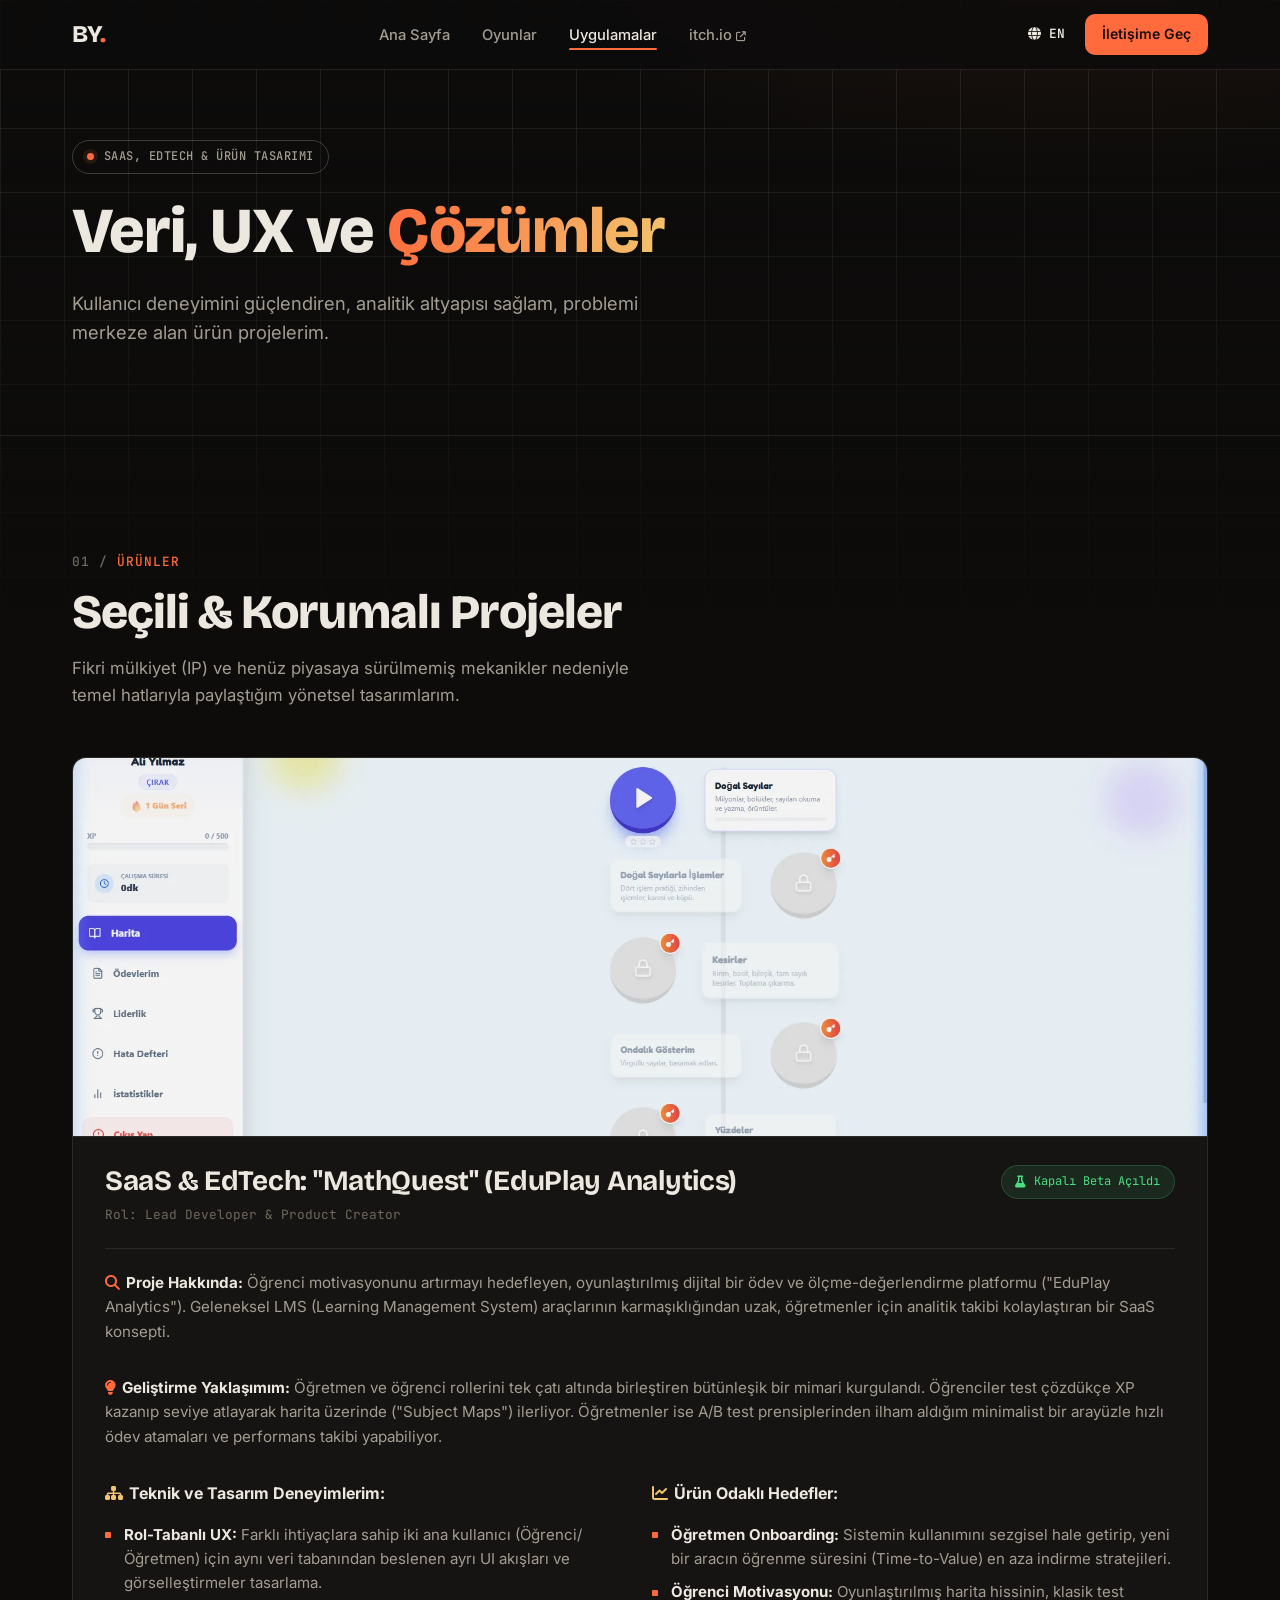
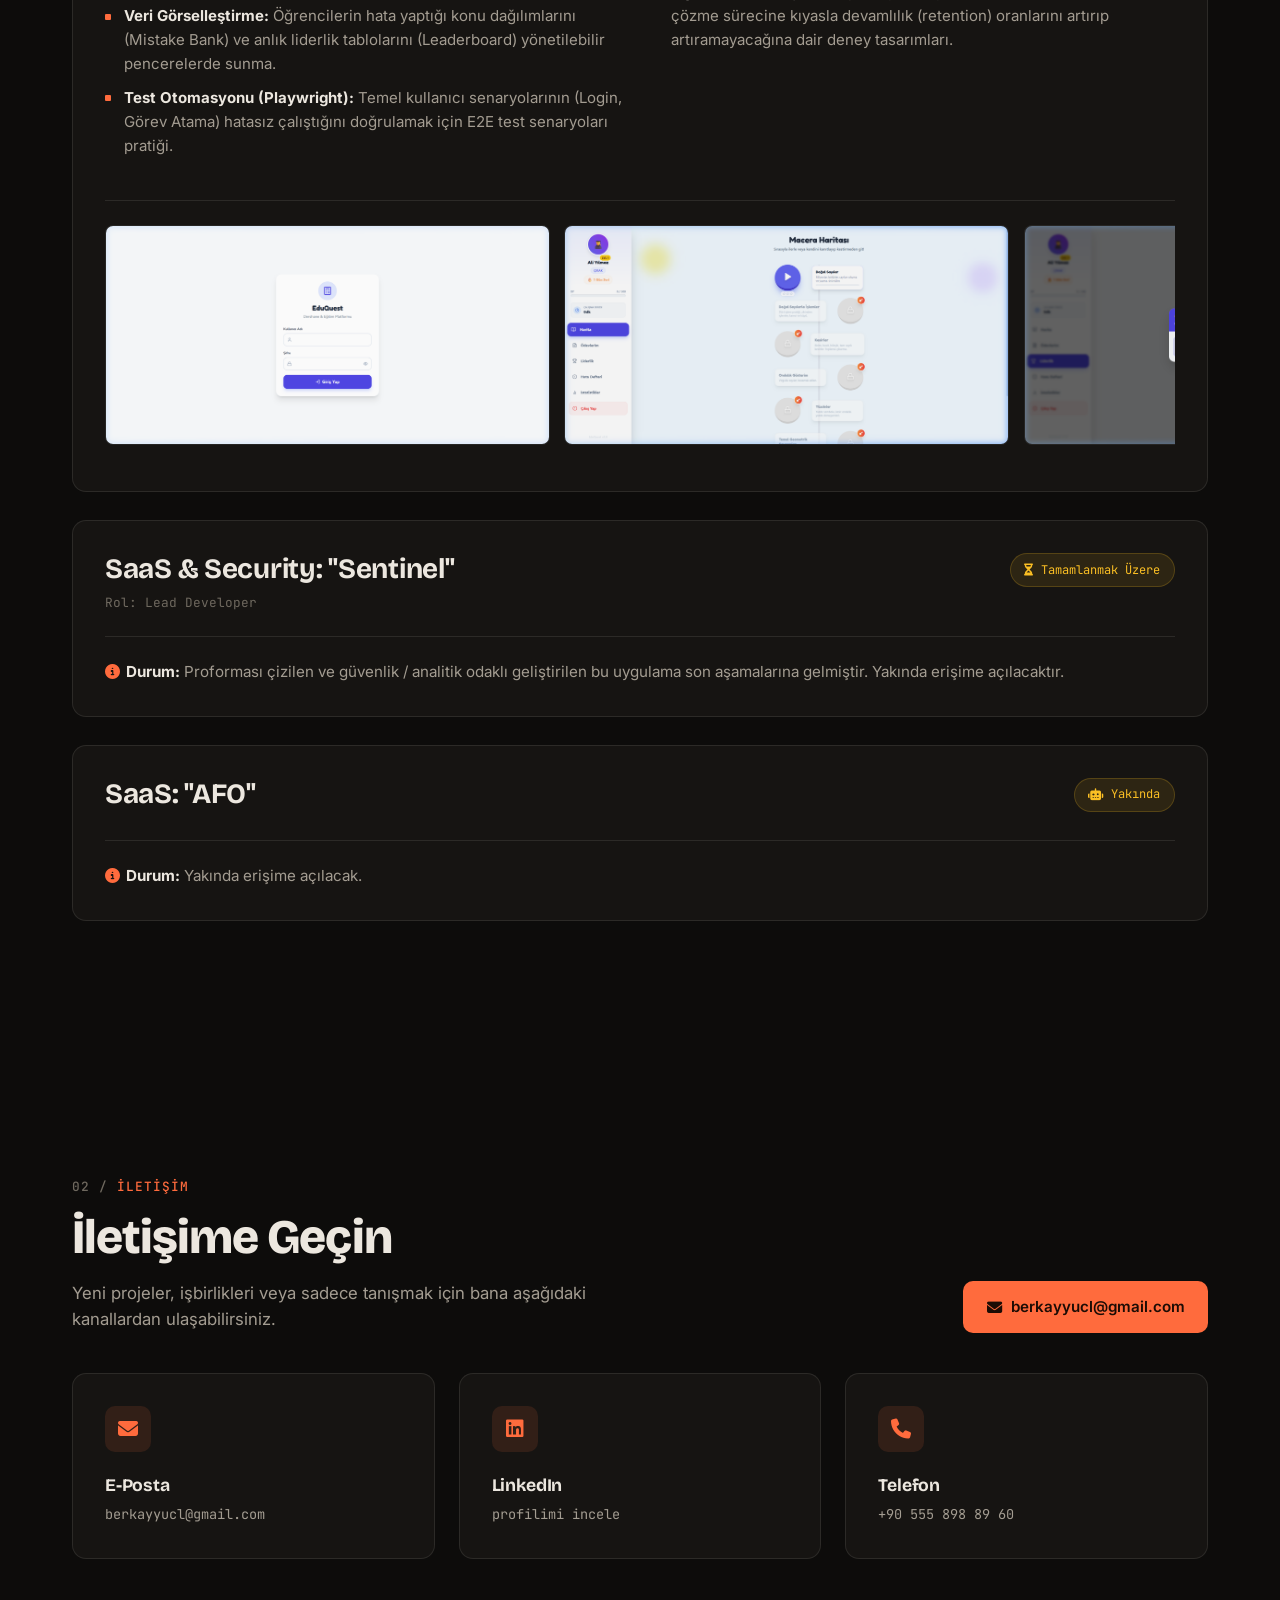
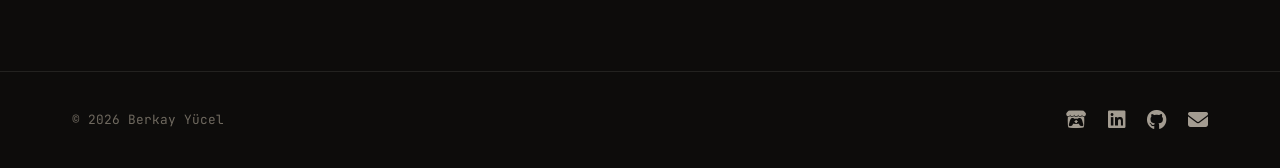
==== commit e700c23b: "AFO'yu Yakında kartı olarak ekle Ana sayfada Sentinel'in yanına robot ikonlu kart, ürünler sayfasına" ====
--- a/apps.html
+++ b/apps.html
@@ -171,6 +171,24 @@
             </div>
 
 
+            <div class="glass-card protected-card game-card" id="afo">
+                <div class="protected-header">
+                    <div class="project-info">
+                        <h3>SaaS: <span class="highlight">"AFO"</span></h3>
+                    </div>
+                    <div class="lock-icon"
+                        style="color: #fbbf24; border-color: rgba(251, 191, 36, 0.2); background: rgba(251, 191, 36, 0.1);">
+                        <i class="fa-solid fa-robot"></i>
+                        <span data-i18n="afo_badge">Yakında</span>
+                    </div>
+                </div>
+                <div class="protected-body">
+                    <p><strong data-i18n="sen_summary_title"><i class="fa-solid fa-info-circle"
+                                style="color:var(--accent-primary);"></i> Durum:</strong><span data-i18n="afo_summary">
+                            Yakında erişime açılacak.</span></p>
+                </div>
+            </div>
+
     </section>
 
     <!-- Lightbox Modal -->
@@ -201,7 +219,7 @@
                     <h3>E-Posta</h3>
                     <p>berkayyucl@gmail.com</p>
                 </a>
-                <a href="https://www.linkedin.com/in/berkay-yücel/" target="_blank" rel="noopener noreferrer"
+                <a href="https://www.linkedin.com/in/berkayy%C3%BCcel/" target="_blank" rel="noopener noreferrer"
                     class="glass-card contact-card">
                     <div class="card-icon"><i
                             class="fa-brands fa-linkedin"></i></div>
@@ -226,7 +244,7 @@
             <div class="footer-right">
                 <a href="https://celkay.itch.io" target="_blank" rel="noopener noreferrer" aria-label="itch.io"><i
                         class="fa-brands fa-itch-io"></i></a>
-                <a href="https://www.linkedin.com/in/berkay-yücel/" target="_blank" rel="noopener noreferrer"
+                <a href="https://www.linkedin.com/in/berkayy%C3%BCcel/" target="_blank" rel="noopener noreferrer"
                     aria-label="LinkedIn"><i class="fa-brands fa-linkedin"></i></a>
                 <a href="https://github.com/celkay" target="_blank" rel="noopener noreferrer" aria-label="GitHub"><i
                         class="fa-brands fa-github"></i></a>
--- a/styles.css
+++ b/styles.css
@@ -602,7 +602,7 @@
     gap: 1.5rem;
 }
 
-/* Two wide cards keep every filter's rows full (7 cards = 9 cells) */
+/* One wide card keeps every filter's rows full (8 cards = 9 cells) */
 .work-card.wide {
     grid-column: span 2;
 }
@@ -1152,6 +1152,15 @@
     }
 
     .work-card.wide .work-media {
+        aspect-ratio: 2.1 / 1;
+    }
+
+    /* The wide first card leaves the last card alone on two columns: let it span the row */
+    .work-grid > .work-card:last-child {
+        grid-column: span 2;
+    }
+
+    .work-grid > .work-card:last-child .work-media {
         aspect-ratio: 2.1 / 1;
     }
 
@@ -1234,11 +1243,13 @@
         grid-template-columns: 1fr;
     }
 
-    .work-card.wide {
+    .work-card.wide,
+    .work-grid > .work-card:last-child {
         grid-column: auto;
     }
 
-    .work-card.wide .work-media {
+    .work-card.wide .work-media,
+    .work-grid > .work-card:last-child .work-media {
         aspect-ratio: 630 / 500;
     }
 
